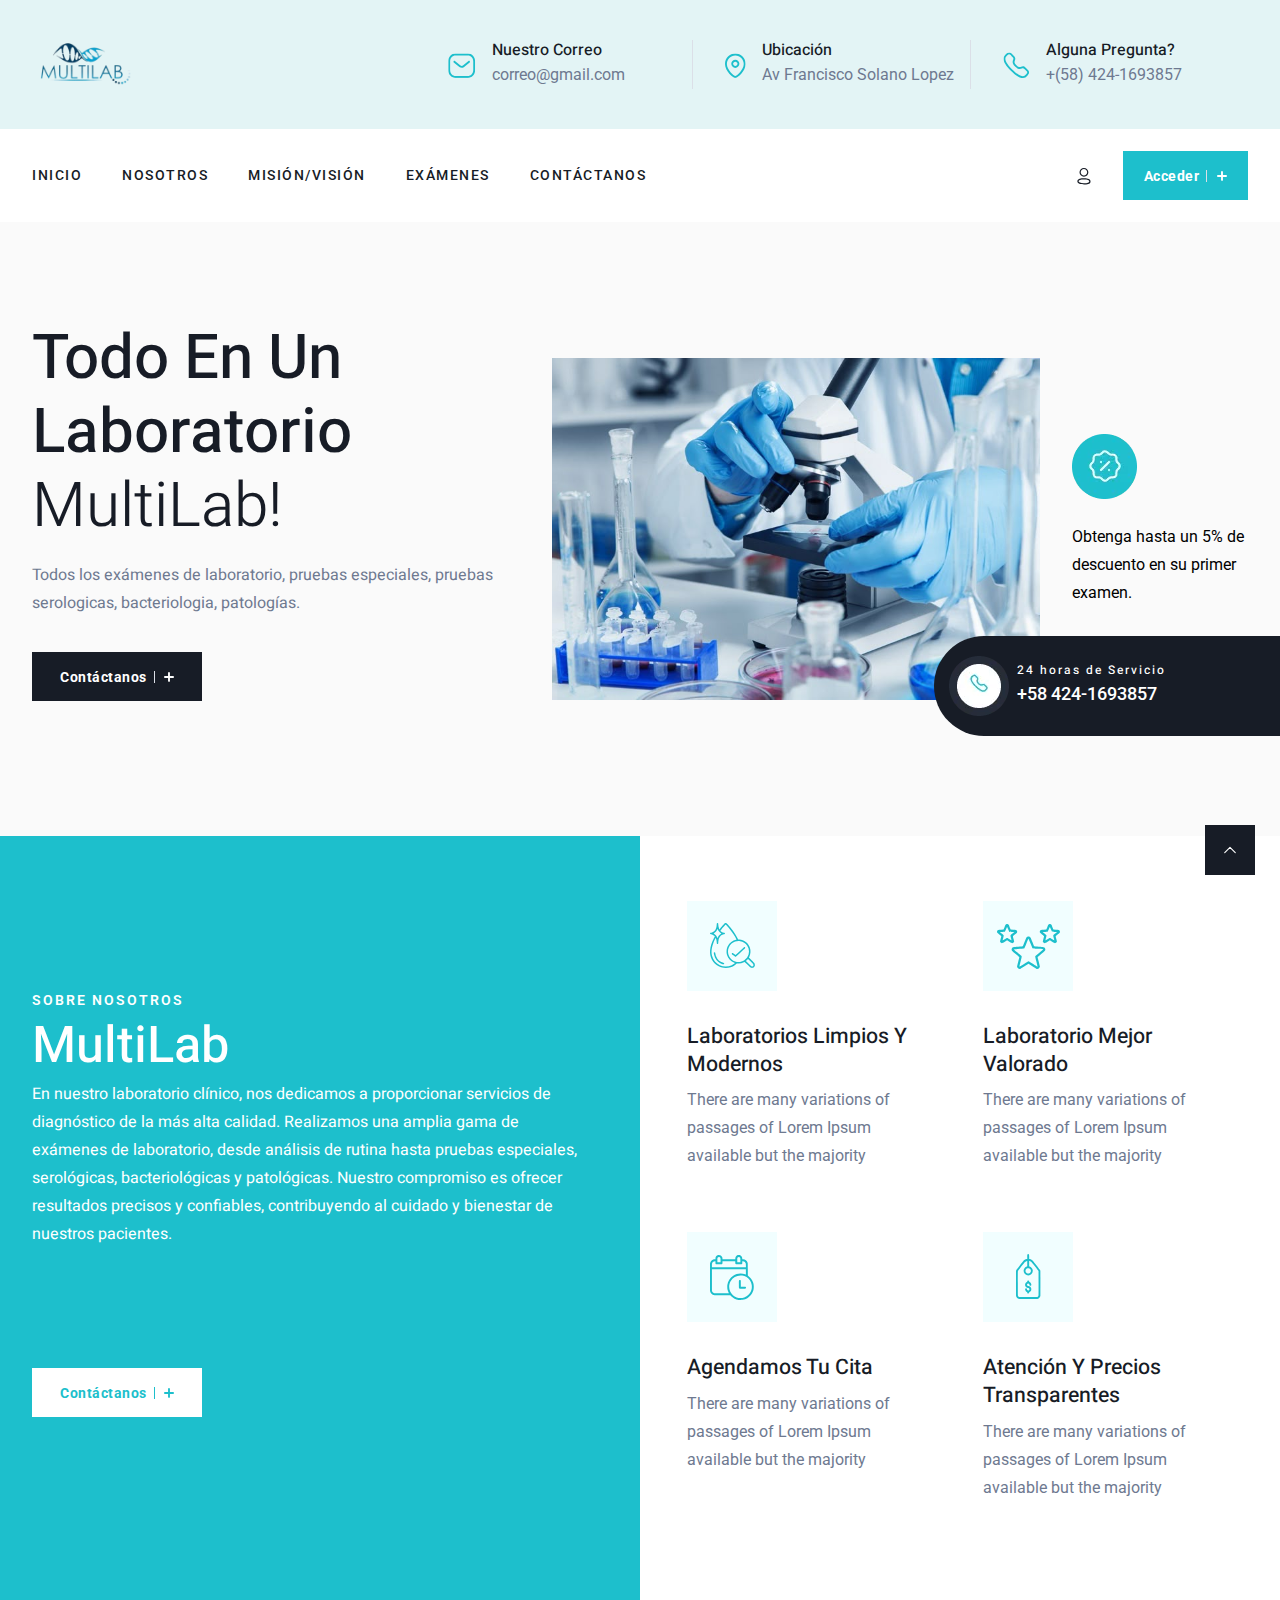
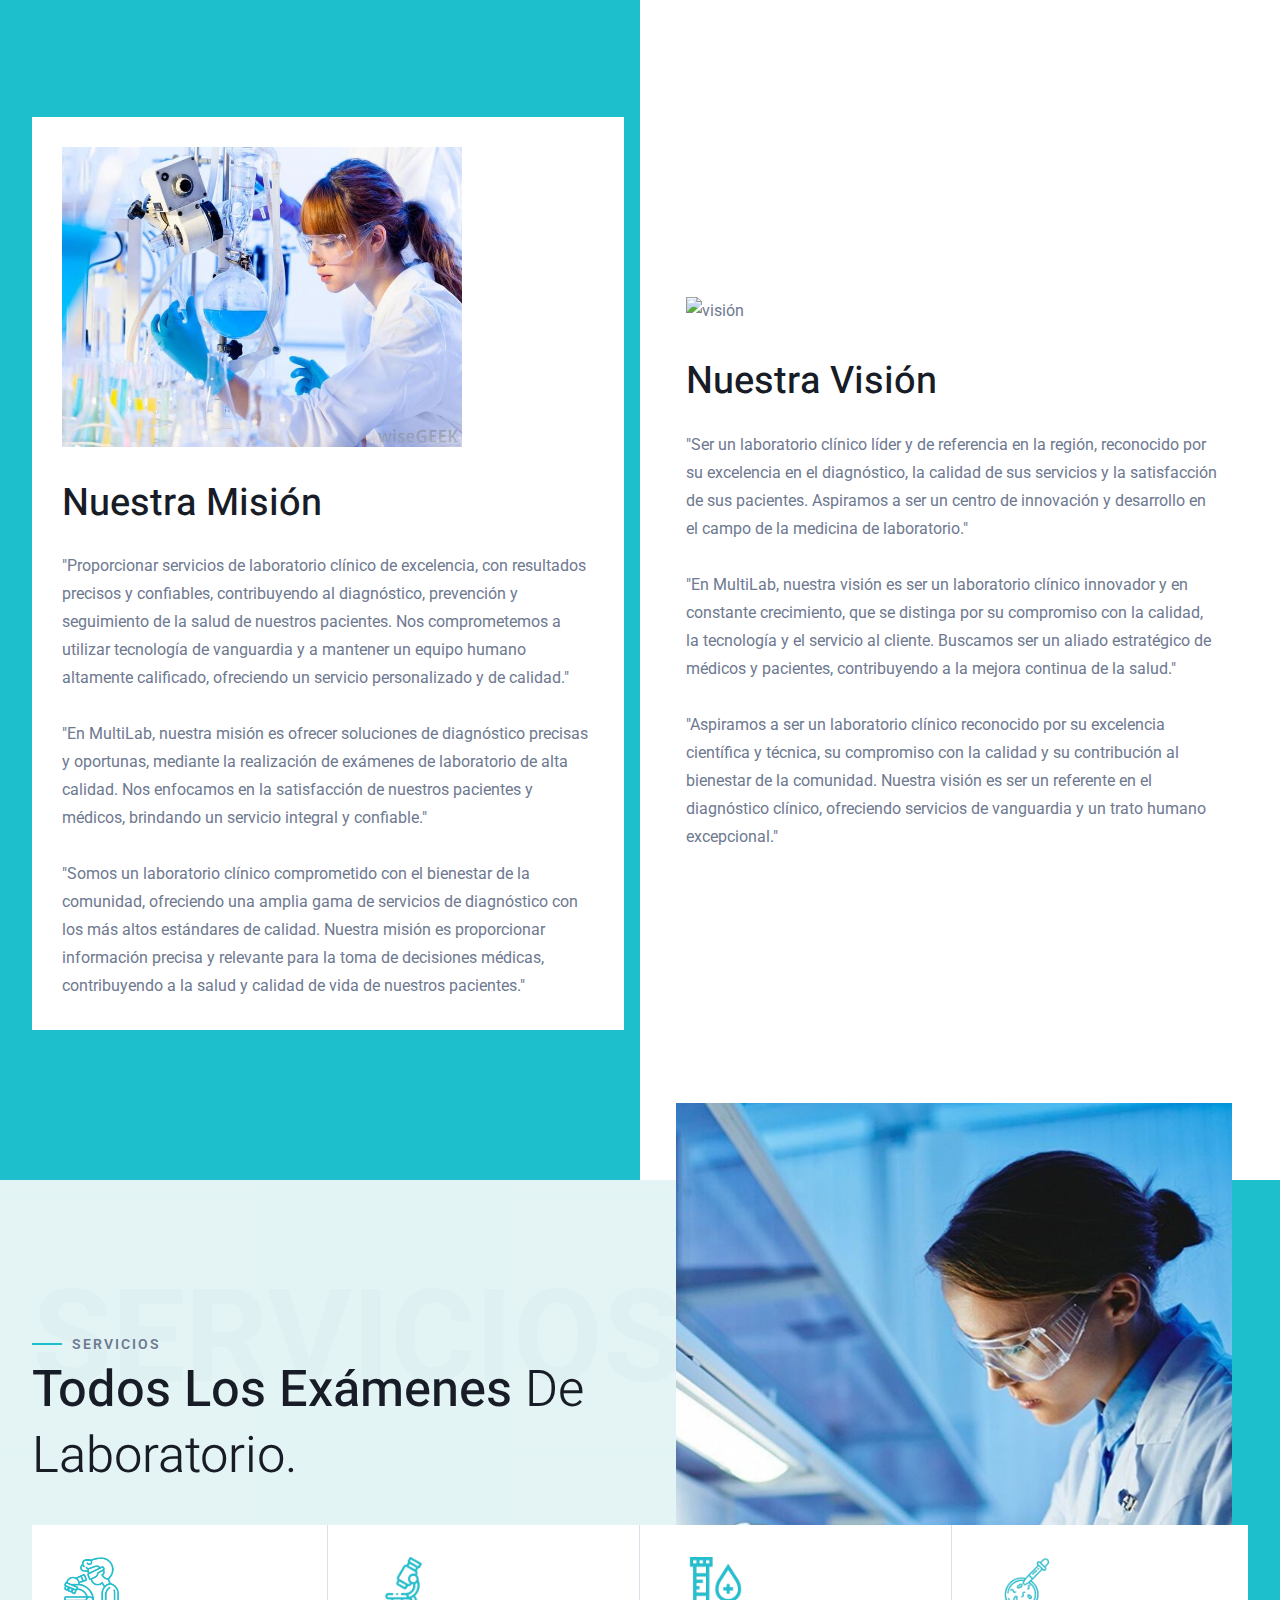
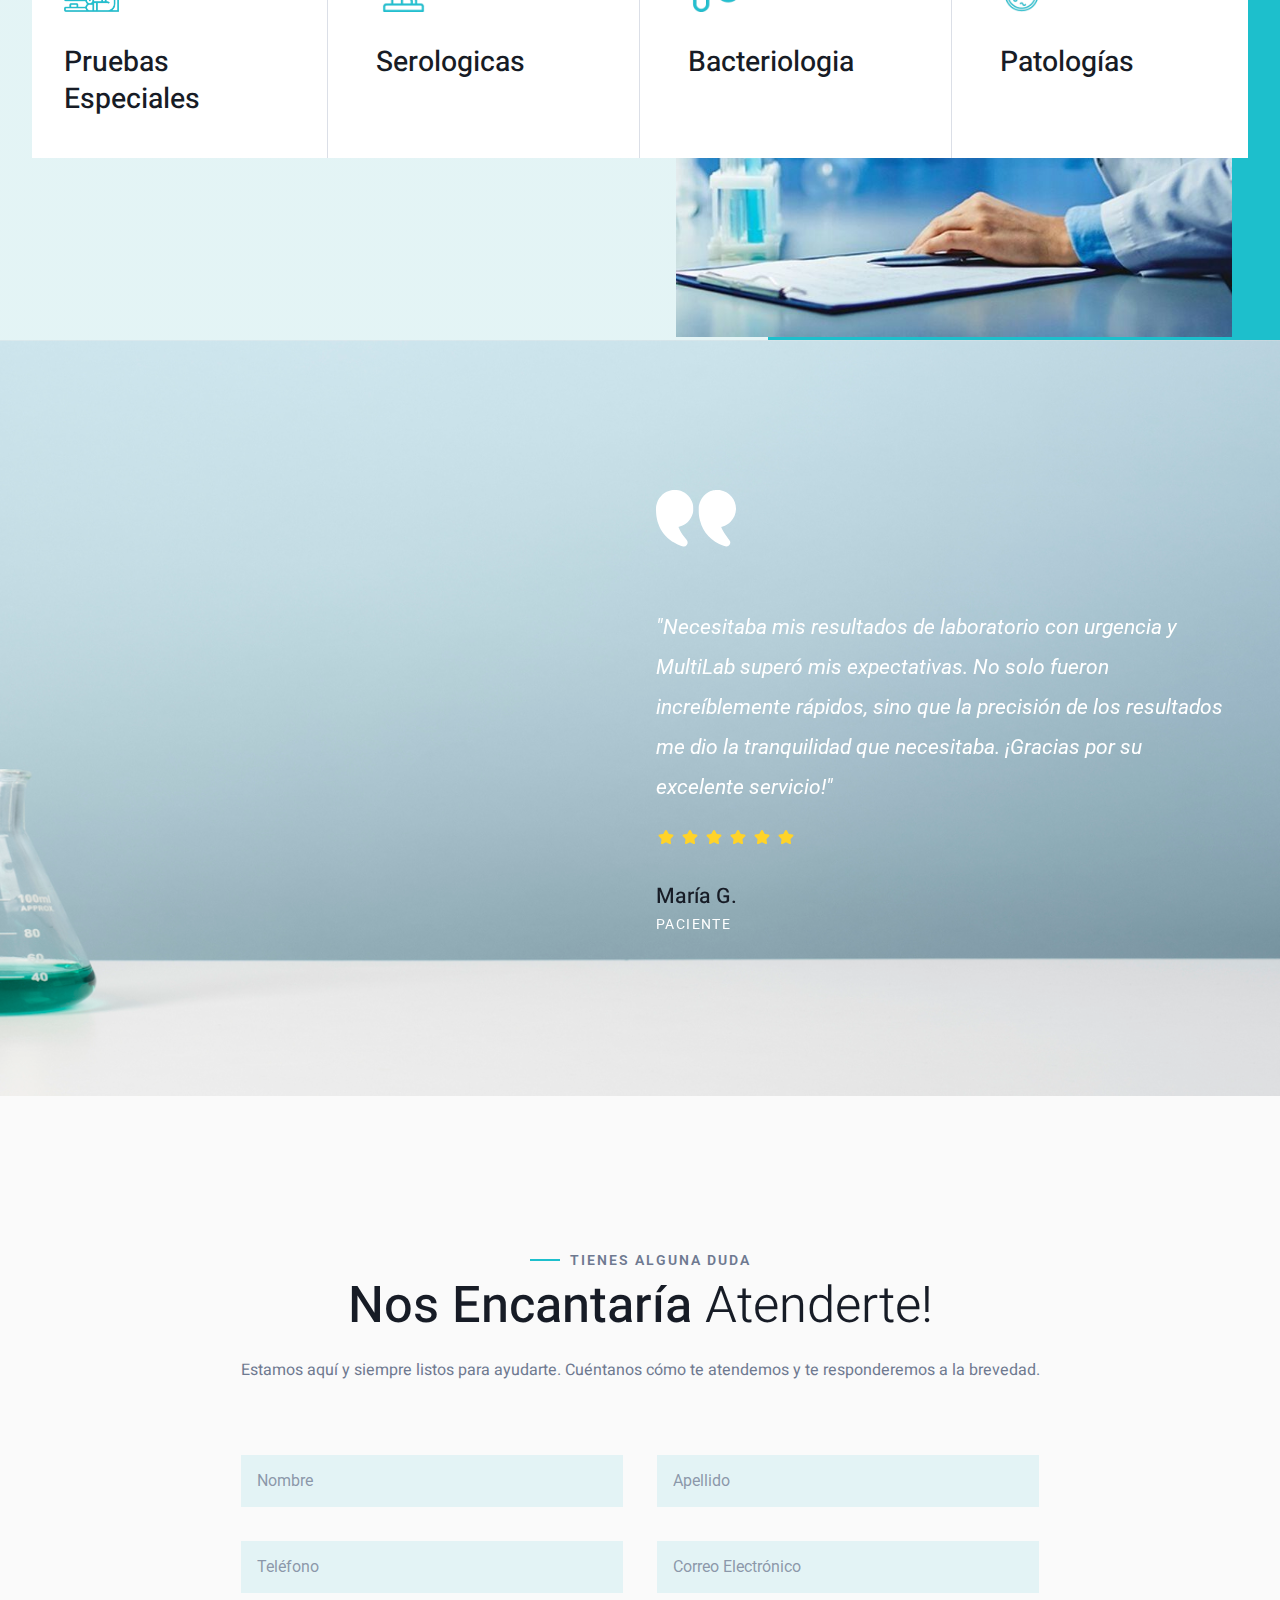
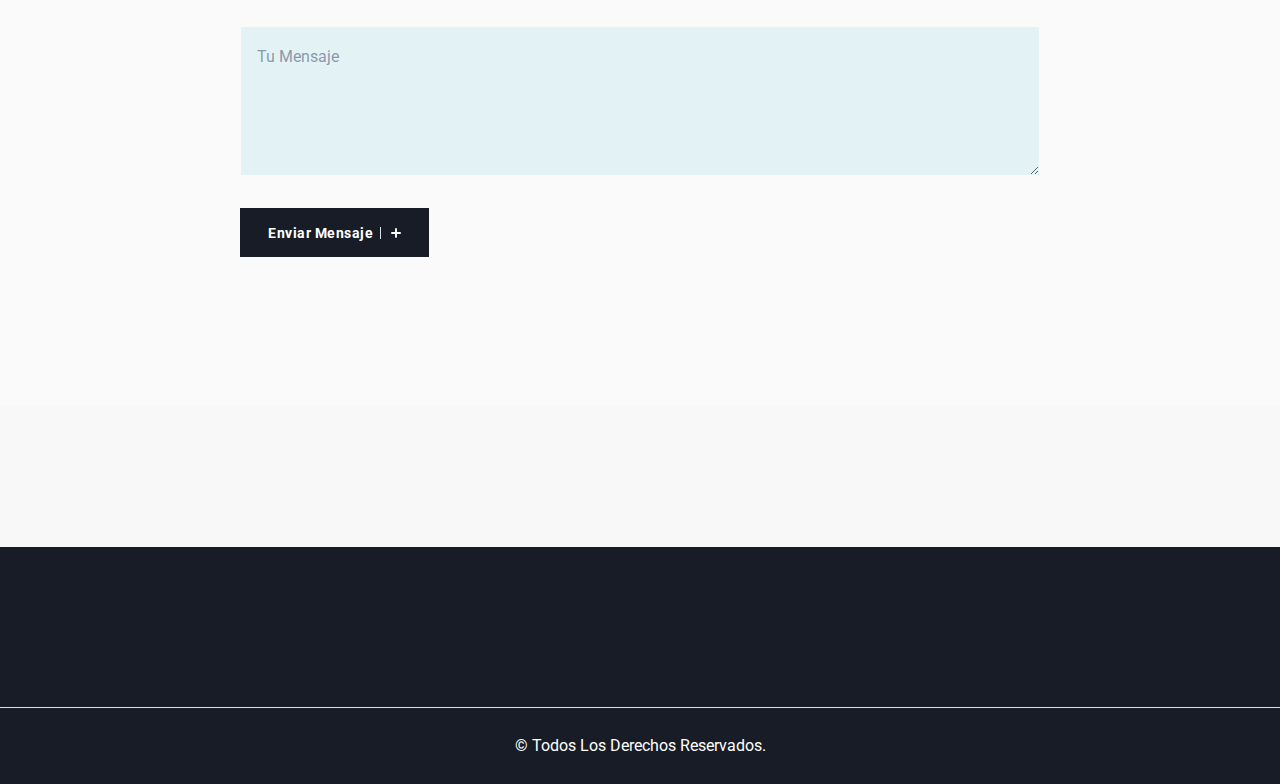
==== index.html @ 3e5a89fe "start" ====
<!doctype html>
<html lang="es" data-bs-theme="light" dir="ltr" class="landing-pages">
  <head>
    <meta charset="utf-8">
      <meta name="viewport" content="width=device-width, initial-scale=1, shrink-to-fit=no">
      <title>MultiLab | Exámenes de laboratorio</title>
      <!-- Config Options -->
      <meta name="setting_options" content='{&quot;saveLocal&quot;:&quot;sessionStorage&quot;,&quot;storeKey&quot;:&quot;huisetting&quot;,&quot;setting&quot;:{&quot;app_name&quot;:{&quot;value&quot;:&quot;Kivicare&quot;}}}'>
      <!-- Google Font Api KEY-->
      <meta name="google_font_api" content="AIzaSyBG58yNdAjc20_8jAvLNSVi9E4Xhwjau_k">
      <!-- Favicon -->
      <link rel="shortcut icon" href="./assets/images/favicon.png" />
      
      <!-- Library / Plugin Css Build -->
      <link rel="stylesheet" href="./assets/css/core/libs.min.css" />
      
      <!-- flaticon css -->
      <link rel="stylesheet" href="./assets/vendor/flaticon/css/flaticon.css" />
      
      <!-- font-awesome css -->
      <link rel="stylesheet" href="./assets/vendor/font-awesome/css/all.min.css" />      
      
      <!-- Sweetlaert2 css -->
      <link rel="stylesheet" href="./assets/vendor/sweetalert2/dist/sweetalert2.min.css"/>     
      
      <!-- SwiperSlider css -->
      <link rel="stylesheet" href="./assets/vendor/swiperSlider/swiper-bundle.min.css">
      
      <!-- Kivicare Design System Css -->
      <link rel="stylesheet" href="./assets/css/kivicare.min.css?v=1.4.1" />
      
      <!-- Custom Css -->
      <link rel="stylesheet" href="./assets/css/custom.min.css?v=1.4.1" />
      
      <!-- Rtl Css -->
      <link rel="stylesheet" href="./assets/css/rtl.min.css?v=1.4.1" />
      
      <!-- Customizer Css -->
      <link rel="stylesheet" href="./assets/css/customizer.min.css?v=1.4.1"/>
      
      <!-- Google Font -->
      <link rel="preconnect" href="https://fonts.googleapis.com">
      <link rel="preconnect" href="https://fonts.gstatic.com" crossorigin>
      <link href="https://fonts.googleapis.com/css2?family=Heebo:wght@300;400;500;600;700&family=Roboto:ital,wght@0,100;0,300;0,400;0,500;0,700;1,300;1,400;1,500&display=swap" rel="stylesheet">      
      
      <meta name="page_colors" content='[{&quot;var&quot;:&quot;--bs-primary&quot;,&quot;value&quot;:&quot;#1dbfcc&quot;},{&quot;var&quot;:&quot;--bs-primary-bg-subtle&quot;,&quot;value&quot;:&quot;#e3f4f5&quot;},{&quot;var&quot;:&quot;--bs-primary-rgb&quot;,&quot;value&quot;:&quot;29, 191, 204&quot;},{&quot;var&quot;:&quot;--bs-primary-shade-20&quot;,&quot;value&quot;:&quot;#10949f&quot;},{&quot;var&quot;:&quot;--bs-secondary&quot;,&quot;value&quot;:&quot;#171c26&quot;},{&quot;var&quot;:&quot;--bs-secondary-rgb&quot;,&quot;value&quot;:&quot;23, 28, 38&quot;}]'>
  </head>

  <body class=" body-bg landing-pages">
    <span class="screen-darken"></span>
    <!-- loader Start -->
    <div id="loading">
      <div class="loader simple-loader">
          <div class="loader-body">
              <img src="./assets/images/logo-p.png" alt="loader" class="light-loader img-fluid " width="200">
          </div>
      </div>    
     </div>
    <!-- loader END -->
    <main class="main-content">
      <div class="position-relative">
        <!--Nav Start-->
          <header class="header-dentist" id="inicio">
              <div class="top-header d-none d-xl-block bg-primary-subtle">
                  <div class="container-fluid">
                      <div class="row align-items-center">
                          <div class="col-xxl-6 col-xl-4">
                              <div class="d-flex gap-3 gap-xl-0 align-items-center">
                                  <a href="./index.html" class="navbar-brand m-0">
                                     <span class="logo-normal">
                                        <img src="./assets/images/logo/logo.png" alt="logo" class="img-fluid" loading="lazy">
                                     </span>
                                  </a>
                              </div>
                          </div>
                          <div class="col-xxl-6 col-xl-8 text-md-end">
                              <div class="row col-rows-3">
                                  <div class="col">
                                      <div class="iq-icon-box column d-flex align-items-center gap-3 border-end">                               
                                          <div class="icon-box-img">
                                              <svg xmlns="http://www.w3.org/2000/svg" width="28" height="25" viewBox="0 0 28 25" fill="none" class="text-primary"><path fill-rule="evenodd" clip-rule="evenodd" d="M13.7217 14.831C12.8854 14.831 12.0516 14.5547 11.3541 14.0022L5.7479 9.48224C5.34415 9.15724 5.28165 8.56599 5.6054 8.16349C5.93165 7.76224 6.52165 7.69849 6.92415 8.02224L12.5254 12.5372C13.2292 13.0947 14.2204 13.0947 14.9291 12.5322L20.4741 8.02474C20.8766 7.69599 21.4667 7.75849 21.7941 8.16099C22.1204 8.56224 22.0592 9.15224 21.6579 9.47974L16.1029 13.9947C15.4004 14.5522 14.5604 14.831 13.7217 14.831Z" fill="#1DBFCC"></path><mask id="mask0_797_2541" style="mask-type:alpha" maskUnits="userSpaceOnUse" x="0" y="0" width="28" height="25"><path fill-rule="evenodd" clip-rule="evenodd" d="M0.25 0.5H27.1249V24.875H0.25V0.5Z" fill="white"></path></mask><g mask="url(#mask0_797_2541)"><path fill-rule="evenodd" clip-rule="evenodd" d="M7.54875 23H19.8237C19.8263 22.9975 19.8363 23 19.8438 23C21.27 23 22.535 22.49 23.505 21.5212C24.6313 20.4 25.25 18.7887 25.25 16.985V8.4C25.25 4.90875 22.9675 2.375 19.8237 2.375H7.55125C4.4075 2.375 2.125 4.90875 2.125 8.4V16.985C2.125 18.7887 2.745 20.4 3.87 21.5212C4.84 22.49 6.10625 23 7.53125 23H7.54875ZM7.5275 24.875C5.59875 24.875 3.87625 24.175 2.54625 22.85C1.065 21.3725 0.25 19.29 0.25 16.985V8.4C0.25 3.89625 3.38875 0.5 7.55125 0.5H19.8238C23.9863 0.5 27.125 3.89625 27.125 8.4V16.985C27.125 19.29 26.31 21.3725 24.8288 22.85C23.5 24.1737 21.7763 24.875 19.8438 24.875H19.8238H7.55125H7.5275Z" fill="currentColor"></path></g></svg>
                                          </div>  
                                          <div class="icon-box-content text-start text-body">
                                              <h6 class="icon-box-title">Nuestro Correo</h6>
                                              <p class="icon-box-desc m-0">correo@gmail.com</p>
                                          </div>
                                      </div>
                                  </div>
                                  <div class="col">
                                       <div class="iq-icon-box column d-flex align-items-center gap-3 border-end">                               
                                          <div class="icon-box-img">
                                              <svg xmlns="http://www.w3.org/2000/svg" width="21" height="25" viewBox="0 0 21 25" fill="none" class="text-primary"><path fill-rule="evenodd" clip-rule="evenodd" d="M10.3125 8.625C9.10625 8.625 8.125 9.60625 8.125 10.8138C8.125 12.02 9.10625 13 10.3125 13C11.5188 13 12.5 12.02 12.5 10.8138C12.5 9.60625 11.5188 8.625 10.3125 8.625ZM10.3125 14.875C8.0725 14.875 6.25 13.0538 6.25 10.8137C6.25 8.5725 8.0725 6.75 10.3125 6.75C12.5525 6.75 14.375 8.5725 14.375 10.8137C14.375 13.0538 12.5525 14.875 10.3125 14.875Z" fill="#1DBFCC"></path><mask id="mask0_1131_523" style="mask-type:alpha" maskUnits="userSpaceOnUse" x="0" y="0" width="21" height="25"><path fill-rule="evenodd" clip-rule="evenodd" d="M0 0.5H20.6244V24.875H0V0.5Z" fill="white"></path></mask><g mask="url(#mask0_1131_523)"><path fill-rule="evenodd" clip-rule="evenodd" d="M10.3125 2.375C5.66 2.375 1.875 6.19625 1.875 10.8912C1.875 16.865 8.905 22.685 10.3125 22.995C11.72 22.6837 18.75 16.8637 18.75 10.8912C18.75 6.19625 14.965 2.375 10.3125 2.375ZM10.3125 24.875C8.07 24.875 0 17.935 0 10.8912C0 5.16125 4.62625 0.5 10.3125 0.5C15.9987 0.5 20.625 5.16125 20.625 10.8912C20.625 17.935 12.555 24.875 10.3125 24.875Z" fill="currentColor"></path></g></svg>
                                          </div>  
                                          <div class="icon-box-content text-start text-body">
                                              <h6 class="icon-box-title">Ubicación</h6>
                                              <p class="icon-box-desc m-0">Av Francisco Solano Lopez</p>
                                          </div>
                                      </div>
                                  </div>
                                  <div class="col">
                                       <div class="iq-icon-box column d-flex align-items-center gap-3">                               
                                          <div class="icon-box-img">
                                              <svg xmlns="http://www.w3.org/2000/svg" width="27" height="27" viewBox="0 0 27 27" fill="none" class="text-primary"><mask id="mask0_1131_498" style="mask-type:alpha" maskUnits="userSpaceOnUse" x="0" y="0" width="27" height="27"><path fill-rule="evenodd" clip-rule="evenodd" d="M0.5 0.500244H26.1245V26.1246H0.5V0.500244Z" fill="white"></path></mask><g mask="url(#mask0_1131_498)"><path fill-rule="evenodd" clip-rule="evenodd" d="M3.44886 4.32583C3.45136 4.32583 3.38886 4.39083 3.31011 4.46833C3.00761 4.76208 2.38136 5.37333 2.37511 6.65208C2.36511 8.44083 3.54136 11.7621 9.2051 17.4246C14.8426 23.0596 18.1589 24.2496 19.9514 24.2496H19.9776C21.2564 24.2433 21.8664 23.6158 22.1614 23.3146C22.2514 23.2221 22.3239 23.1546 22.3751 23.1121C23.6201 21.8596 24.2576 20.9271 24.2514 20.3296C24.2426 19.7196 23.4839 18.9983 22.4351 18.0008C22.1014 17.6833 21.7389 17.3383 21.3564 16.9558C20.3651 15.9671 19.8739 16.1358 18.7939 16.5158C17.3001 17.0396 15.2501 17.7521 12.0651 14.5658C8.8751 11.3783 9.58885 9.33083 10.1114 7.83708C10.4889 6.75708 10.6614 6.26458 9.66886 5.27208C9.28011 4.88458 8.93136 4.51708 8.61011 4.17958C7.61886 3.13708 6.90386 2.38333 6.29761 2.37458H6.28761C5.68886 2.37458 4.75886 3.01458 3.44261 4.33083C3.44636 4.32708 3.44761 4.32583 3.44886 4.32583ZM19.9526 26.1246C16.8376 26.1246 12.7764 23.6446 7.8801 18.7508C2.96511 13.8371 0.481355 9.76333 0.500105 6.64208C0.511355 4.57958 1.59261 3.52333 1.99886 3.12708C2.02011 3.10083 2.09261 3.02958 2.11761 3.00458C3.9101 1.21083 5.11885 0.485831 6.32135 0.499581C7.7176 0.518331 8.71135 1.56333 9.96885 2.88708C10.2801 3.21458 10.6176 3.57083 10.9939 3.94583C12.8189 5.77083 12.2989 7.25958 11.8814 8.45458C11.4264 9.75833 11.0326 10.8833 13.3901 13.2408C15.7501 15.5983 16.8751 15.2046 18.1739 14.7458C19.3701 14.3283 20.8551 13.8058 22.6826 15.6308C23.0526 16.0008 23.4039 16.3346 23.7276 16.6433C25.0576 17.9071 26.1076 18.9058 26.1251 20.3058C26.1401 21.4996 25.4151 22.7158 23.6251 24.5071L22.8326 23.9696L23.5026 24.6246C23.1064 25.0308 22.0514 26.1133 19.9876 26.1246H19.9526Z" fill="currentColor"></path></g></svg>
                                          </div>  
                                          <div class="icon-box-content text-start text-body">
                                              <h6 class="icon-box-title">Alguna Pregunta?</h6>
                                              <p class="icon-box-desc m-0">+(58) 424-1693857</p>
                                          </div>
                                      </div>
                                  </div>
                              </div>
                          </div>
                      </div>
                  </div>
              </div>
              <nav class="nav navbar navbar-expand-xl navbar-light iq-navbar header-hover-menu py-xl-0">
                  <div class="container-fluid navbar-inner">
                      <div class="d-flex align-items-center justify-content-between w-100 landing-header">
                          <div class="d-flex gap-3 gap-xl-0 align-items-center">
                              <div>
                                  <button data-trigger="navbar_main"
                                      class="d-xl-none btn btn-primary rounded-pill p-1 pt-0 toggle-rounded-btn" type="button">
                                      <svg width="20px" class="icon-20" viewBox="0 0 24 24">
                                          <path fill="currentColor"
                                              d="M4,11V13H16L10.5,18.5L11.92,19.92L19.84,12L11.92,4.08L10.5,5.5L16,11H4Z"></path>
                                      </svg>
                                  </button>
                              </div>
                              <a href="./index.html" class="navbar-brand m-0 d-xl-none">
                                  <!--Logo start-->
                                  <svg width="30" height="31" viewBox="0 0 30 31" fill="none" xmlns="http://www.w3.org/2000/svg">
                                      <g>
                                          <path class="text-secondary"
                                              d="M21.7 6.7499C21.7 5.0798 21.7 3.4097 21.7 1.7396C21.7 1.0769 21.2509 0.5 20.5882 0.5H9.78822C9.12552 0.5 8.50002 1.0769 8.50002 1.7396V8.9H1.63453C0.971826 8.9 0.400024 9.4427 0.400024 10.1054V20.9054C0.400024 21.5681 0.971826 22.1 1.63453 22.1C3.42313 22.0832 5.21172 22.0667 7.00002 22.0499C6.93732 21.1829 6.62923 15.6008 10.9627 11.1077C15.274 6.6374 20.8264 6.722 21.7 6.7499Z"
                                              fill="currentColor" />
                                          <path class="text-primary"
                                              d="M28.5505 8.8999H21.7999H20.8003C14.1731 8.8999 8.80005 14.4217 8.80005 21.0493V29.4493C8.80005 30.112 9.33765 30.4999 10.0007 30.4999H20.6003C21.263 30.4999 21.7003 30.112 21.7003 29.4493V24.4999H28.5508C29.2135 24.4999 29.8003 24.112 29.8003 23.4493V10.2493C29.8 9.5863 29.2132 8.8999 28.5505 8.8999Z"
                                              fill="currentColor" />
                                          <path class="text-primary-dark" fill-rule="evenodd" clip-rule="evenodd"
                                              d="M8.83665 22.0491C8.82797 22.0486 8.81968 22.0482 8.81177 22.0478C8.81177 22.0478 8.81933 22.0361 8.83412 22.0136C8.7745 21.1484 8.5664 16.0579 12.591 12.2322C16.0804 8.91496 20.3292 8.85159 21.5037 8.8915C21.5613 8.8872 21.6181 8.8851 21.6743 8.88526C21.6746 8.88961 21.6749 8.89413 21.6753 8.89882C21.6839 8.89927 21.6922 8.8997 21.7002 8.90012C21.7002 8.90012 21.6926 8.91175 21.6778 8.9343C21.7374 9.79948 21.9455 14.89 17.921 18.7157C14.4317 22.0328 10.183 22.0963 9.00833 22.0564C8.95072 22.0607 8.89382 22.0628 8.83766 22.0626C8.83733 22.0583 8.83699 22.0538 8.83665 22.0491Z"
                                              fill="currentColor" />
                                      </g>
                                  </svg>
                                  <!--logo End-->
                                  <h4 class="logo-title ms-1"></h4>
                              </a>
                                  <!-- Horizontal Menu Start -->
                                  <nav id="navbar_main" class="mobile-offcanvas nav navbar navbar-expand-xl hover-nav horizontal-nav mega-menu-content py-xl-0">
                                  <div class="container-fluid p-lg-0">
                                     <div class="offcanvas-header px-0">
                                         <a href="./index.html" class="navbar-brand m-0">
                                            <span class="logo-normal">
                                               <img src="./assets/images/logo/logo-skyblue.png" alt="logo" class="img-fluid" loading="lazy">
                                            </span>
                                         </a>
                                        <button class="btn-close float-end px-3"></button>
                                     </div>
                                    <ul class="navbar-nav iq-nav-menu  list-unstyled" id="header-menu">
                                        <li class="nav-item">
                                            <a class="nav-link" href="#inicio" role="button">
                                                <span class="item-name">Inicio</span>           
                                            </a>                                           
                                        </li>
                                        <li class="nav-item">
                                            <a class="nav-link" href="#nosotros" role="button">
                                                <span class="item-name">Nosotros</span>        
                                            </a>                                            
                                        </li>
                                        <li class="nav-item">
                                            <a class="nav-link" href="#mision" role="button">
                                                <span class="item-name">Misión/Visión</span>           
                                            </a>                                            
                                        </li>
                                           <li class="nav-item">
                                            <a class="nav-link" href="#service" role="button">
                                                <span class="item-name">Exámenes</span>        
                                            </a>                                            
                                        </li>
                                        <li class="nav-item">
                                            <a class="nav-link" href="#contacto" role="button">
                                                <span class="item-name">Contáctanos</span>             
                                            </a>                                            
                                        </li>
                                      </ul>
                                  </div> <!-- container-fluid.// -->
                                  </nav>
                                  <!-- Sidebar Menu End -->                </div>
                          <div class="right-panel">
                              <button class="navbar-toggler" type="button" data-bs-toggle="collapse"
                                  data-bs-target="#navbarSupportedContent" aria-controls="navbarSupportedContent"
                                  aria-expanded="false" aria-label="Toggle navigation">
                                  <span class="navbar-toggler-btn">
                                      <span class="navbar-toggler-icon"></span>
                                  </span>
                              </button>
                              <div class="collapse navbar-collapse" id="navbarSupportedContent">
                                  <ul class="navbar-nav align-items-center ms-auto mb-2 mb-xl-0">
                                      <li class="nav-item dropdown" id="itemdropdown1">
                                          <a class="nav-link d-flex align-items-center" href="#" id="navbarDropdown" role="button"
                                              data-bs-toggle="dropdown" aria-expanded="false">
                                              <div class="btn-icon btn-sm rounded-pill">
                                                  <span class="btn-inner">
                                                      <svg class="user-icons" xmlns="http://www.w3.org/2000/svg" width="20"
                                                          height="21" viewBox="0 0 20 21" fill="none">
                                                          <mask style="mask-type:alpha" maskUnits="userSpaceOnUse" x="3" y="12"
                                                              width="14" height="7">
                                                              <path fill-rule="evenodd" clip-rule="evenodd"
                                                                  d="M3.33203 12.3041H16.5319V18.4491H3.33203V12.3041Z"
                                                                  fill="white"></path>
                                                          </mask>
                                                          <g>
                                                              <path fill-rule="evenodd" clip-rule="evenodd"
                                                                  d="M9.93286 13.5541C6.38203 13.5541 4.58203 14.1641 4.58203 15.3682C4.58203 16.5832 6.38203 17.1991 9.93286 17.1991C13.4829 17.1991 15.282 16.5891 15.282 15.3849C15.282 14.1699 13.4829 13.5541 9.93286 13.5541ZM9.93286 18.4491C8.30036 18.4491 3.33203 18.4491 3.33203 15.3682C3.33203 12.6216 7.09953 12.3041 9.93286 12.3041C11.5654 12.3041 16.532 12.3041 16.532 15.3849C16.532 18.1316 12.7654 18.4491 9.93286 18.4491Z"
                                                                  fill="currentColor"></path>
                                                          </g>
                                                          <mask style="mask-type:alpha" maskUnits="userSpaceOnUse" x="5" y="1"
                                                              width="10" height="10">
                                                              <path fill-rule="evenodd" clip-rule="evenodd"
                                                                  d="M5.50781 1.89075H14.3578V10.7396H5.50781V1.89075Z"
                                                                  fill="white"></path>
                                                          </mask>
                                                          <g>
                                                              <path fill-rule="evenodd" clip-rule="evenodd"
                                                                  d="M9.93367 3.08038C8.14951 3.08038 6.69784 4.53121 6.69784 6.31538C6.69201 8.09371 8.13284 9.54371 9.9095 9.55038L9.93367 10.1454V9.55038C11.717 9.55038 13.1678 8.09871 13.1678 6.31538C13.1678 4.53121 11.717 3.08038 9.93367 3.08038ZM9.93367 10.7395H9.90701C7.47201 10.732 5.49951 8.74622 5.50784 6.31288C5.50784 3.87538 7.49284 1.89038 9.93367 1.89038C12.3737 1.89038 14.3578 3.87538 14.3578 6.31538C14.3578 8.75538 12.3737 10.7395 9.93367 10.7395Z"
                                                                  fill="currentColor"></path>
                                                          </g>
                                                      </svg>
                                                  </span>
                                              </div>
                                          </a>
                                          <ul class="dropdown-menu dropdown-menu-end" aria-labelledby="navbarDropdown">
                                              <li><a class="dropdown-item border-bottom"
                                                      href="./login.html">Acceder</a></li>
                                              <li><a class="dropdown-item" href="./login.html">Salir</a></li>
                                          </ul>
                                      </li>                                      
                                      <li class="button-primary ms-3">
                                          <div class="iq-btn-container">
                                             <a class="iq-button text-capitalize" href="./login.html">
                                                <span class="iq-btn-text-holder position-relative">Acceder</span>
                                                <span class="iq-btn-icon-holder">
                                                   <svg xmlns="http://www.w3.org/2000/svg" width="10" height="10" viewBox="0 0 8 8" fill="none">
                                                      <path d="M7.32046 4.70834H4.74952V7.25698C4.74952 7.66734 4.41395 8 4 8C3.58605 8 3.25048 7.66734 3.25048 7.25698V4.70834H0.679545C0.293423 4.6687 0 4.34614 0 3.96132C0 3.5765 0.293423 3.25394 0.679545 3.21431H3.24242V0.673653C3.28241 0.290878 3.60778 0 3.99597 0C4.38416 0 4.70954 0.290878 4.74952 0.673653V3.21431H7.32046C7.70658 3.25394 8 3.5765 8 3.96132C8 4.34614 7.70658 4.6687 7.32046 4.70834Z" fill="currentColor"></path>
                                                   </svg>
                                                </span>
                                             </a>
                                          </div>                            </li>   
                                  </ul>
                              </div>
                          </div>
                      </div>
                  </div>
              </nav>
          </header>
      </div>
      <div class="banner-dentist-page">
         <div class="container-fluid position-relative">
            <div class="row align-items-center">
               <div class="col-lg-5 col-md-6">
                  <div class="iq-title-box">
                     <div class="no-sub-title big-font">
                        <div class="iq-title-box">
                           <span class="iq-subtitle text-uppercase"></span>
                           <h2 class="iq-title iq-heading-title">
                              <span class="right-text text-capitalize fw-500">Todo en un Laboratorio</span>
                              <span class="left-text text-capitalize fw-light">MultiLab!</span>
                           </h2>
                           <p class="iq-title-desc text-body mt-3 mb-0">
                              Todos los exámenes de laboratorio, pruebas especiales, pruebas serologicas, bacteriologia, patologías.</p>
                        </div>               </div>
                     <div class="padding-top-60">
                        <div class="iq-btn-container">
                           <a class="iq-button text-capitalize" href="#contacto">
                              <span class="iq-btn-text-holder position-relative">Contáctanos</span>
                              <span class="iq-btn-icon-holder">
                                 <svg xmlns="http://www.w3.org/2000/svg" width="10" height="10" viewBox="0 0 8 8" fill="none">
                                    <path d="M7.32046 4.70834H4.74952V7.25698C4.74952 7.66734 4.41395 8 4 8C3.58605 8 3.25048 7.66734 3.25048 7.25698V4.70834H0.679545C0.293423 4.6687 0 4.34614 0 3.96132C0 3.5765 0.293423 3.25394 0.679545 3.21431H3.24242V0.673653C3.28241 0.290878 3.60778 0 3.99597 0C4.38416 0 4.70954 0.290878 4.74952 0.673653V3.21431H7.32046C7.70658 3.25394 8 3.5765 8 3.96132C8 4.34614 7.70658 4.6687 7.32046 4.70834Z" fill="currentColor"></path>
                                 </svg>
                              </span>
                           </a>
                        </div>               </div>
                  </div>
               </div>
               <div class="col-lg-5 col-md-6">
                  <div>
                     <img src="./assets/images/Dentist-Page/portada.jpg" alt=""
                        class="img-fluid rtl-image-flip">
                  </div>
               </div>
               <div class="col-lg-2 col-md-12">
                  <img src="./assets/images/Dentist-Page/dentist-banner-icon.webp" alt=""
                     class="img-fluid ">
                  <p class="mt-4 text-dark">
                     Obtenga hasta un 5% de descuento en su primer examen.
                  </p>
               </div>
            </div>
            <div class="icon-box-right position-absolute">
               <div class="iq-icon-box column d-flex align-items-center gap-2">
                  <div class="icon-box-img">
                     <img src="./assets/images//Dentist-Page/dentist-banner-phone.webp" alt="icon" class="img-fluid" loading="lazy">
                  </div>
                  <div class="icon-box-content">
                     <h5 class="icon-box-title">24 horas de Servicio</h5>
                     <p class="icon-box-desc mb-0">+58 
                        424-1693857</p>
                  </div>
               </div>      </div>
         </div>
      </div>
      <div class="bg-dentist-dark px-3 iconbox-has-border" name="nosotros" id="nosotros">
         <div class="container position-relative ">
            <div class="row align-items-center">
               <div class="col-lg-6 section-padding">
                  <div class="iq-title-box text-white pe-lg-5 mb-0">
                     <span class="iq-subtitle text-uppercase text-white">Sobre Nosotros</span>
                     <h2 class="iq-title iq-heading-title text-white">
                        <span class="right-text text-capitalize fw-500">MultiLab</span>                  
                     </h2>
                     <p class="iq-title-desc text-white pb-4">
                        En nuestro laboratorio clínico, nos dedicamos a proporcionar servicios de diagnóstico de la más alta calidad. Realizamos una amplia gama de exámenes de laboratorio, desde análisis de rutina hasta pruebas especiales, serológicas, bacteriológicas y patológicas. Nuestro compromiso es ofrecer resultados precisos y confiables, contribuyendo al cuidado y bienestar de nuestros pacientes.
                     </p>               
                     <div class="padding-top-80 button-white">
                        <div class="iq-btn-container">
                           <a class="iq-button text-capitalize" href="#contacto">
                              <span class="iq-btn-text-holder position-relative">Contáctanos</span>
                              <span class="iq-btn-icon-holder">
                                 <svg xmlns="http://www.w3.org/2000/svg" width="10" height="10" viewBox="0 0 8 8" fill="none">
                                    <path d="M7.32046 4.70834H4.74952V7.25698C4.74952 7.66734 4.41395 8 4 8C3.58605 8 3.25048 7.66734 3.25048 7.25698V4.70834H0.679545C0.293423 4.6687 0 4.34614 0 3.96132C0 3.5765 0.293423 3.25394 0.679545 3.21431H3.24242V0.673653C3.28241 0.290878 3.60778 0 3.99597 0C4.38416 0 4.70954 0.290878 4.74952 0.673653V3.21431H7.32046C7.70658 3.25394 8 3.5765 8 3.96132C8 4.34614 7.70658 4.6687 7.32046 4.70834Z" fill="currentColor"></path>
                                 </svg>
                              </span>
                           </a>
                        </div>               </div>
                  </div>
               </div>
               <div class="col-lg-6 section-padding py-lg-0 pt-0">
                  <div class="row iconbox-border-hover gx-0">
                     <div class="col-sm-6">
                        <div class="iq-icon-box iconbox-border position-relative bg-white">
                           <div class="iq-img-area pulse-shrink-on-hover">
                              <img src="./assets/images/./Dentist-Page/clean-icon.svg" alt="icon" class="img-fluid" loading="lazy">
                           </div>
                           <div class="icon-box-content mt-5">
                              <h5 class="icon-title text-capitalize mb-2">Laboratorios Limpios y Modernos</h5>
                              <p class="m-0">There are many variations of passages of Lorem Ipsum available but the majority</p>
                           </div>
                        </div>               </div>
                     <div class="col-sm-6 mt-sm-0 mt-5">
                        <div class="iq-icon-box iconbox-border position-relative bg-white">
                           <div class="iq-img-area pulse-shrink-on-hover">
                              <img src="./assets/images/./Dentist-Page/Highest-rated-dentistry.svg" alt="icon" class="img-fluid" loading="lazy">
                           </div>
                           <div class="icon-box-content mt-5">
                              <h5 class="icon-title text-capitalize mb-2">Laboratorio Mejor Valorado</h5>
                              <p class="m-0">There are many variations of passages of Lorem Ipsum available but the majority</p>
                           </div>
                        </div>               </div>
                  </div>
                  <div class="row iconbox-border-hover gx-0 mt-lg-0 mt-5">
                     <div class="col-sm-6">
                        <div class="iq-icon-box iconbox-border position-relative bg-white">
                           <div class="iq-img-area pulse-shrink-on-hover">
                              <img src="./assets/images/./Dentist-Page/care-schedule.svg" alt="icon" class="img-fluid" loading="lazy">
                           </div>
                           <div class="icon-box-content mt-5">
                              <h5 class="icon-title text-capitalize mb-2">Agendamos tu cita</h5>
                              <p class="m-0">There are many variations of passages of Lorem Ipsum available but the majority</p>
                           </div>
                        </div>               </div>
                     <div class="col-sm-6 mt-sm-0 mt-5">
                        <div class="iq-icon-box iconbox-border position-relative bg-white">
                           <div class="iq-img-area pulse-shrink-on-hover">
                              <img src="./assets/images/./Dentist-Page/pricing.svg" alt="icon" class="img-fluid" loading="lazy">
                           </div>
                           <div class="icon-box-content mt-5">
                              <h5 class="icon-title text-capitalize mb-2">Atención y Precios Transparentes</h5>
                              <p class="m-0">There are many variations of passages of Lorem Ipsum available but the majority</p>
                           </div>
                        </div>               </div>
                  </div>
               </div>
            </div>
         </div>
      </div>

      <!-- Misión Visión-->
      <div class="bg-dentist-dark px-3" id="mision">
         <div class="container position-relative">
            <div class="row align-items-center">
               <div class="col-lg-6 section-padding">
                  <div class="iq-icon-box iconbox-border position-relative bg-white">
                     <div class="pulse-shrink-on-hover">
                        <img src="./assets/images/Dentist-Page/mision.jpg" alt="misión" class="img-fluid" loading="lazy" style="width:400px;height:300px;">
                     </div>
                     <div class="icon-box-content mt-5">
                        <h3 class="icon-title text-capitalize mb-4">Nuestra Misión</h3>
                        <p class="m-0">
                           "Proporcionar servicios de laboratorio clínico de excelencia, con resultados precisos y confiables, contribuyendo al diagnóstico, prevención y seguimiento de la salud de nuestros pacientes. Nos comprometemos a utilizar tecnología de vanguardia y a mantener un equipo humano altamente calificado, ofreciendo un servicio personalizado y de calidad."<br><br>
                           "En MultiLab, nuestra misión es ofrecer soluciones de diagnóstico precisas y oportunas, mediante la realización de exámenes de laboratorio de alta calidad. Nos enfocamos en la satisfacción de nuestros pacientes y médicos, brindando un servicio integral y confiable."<br><br>
 "Somos un laboratorio clínico comprometido con el bienestar de la comunidad, ofreciendo una amplia gama de servicios de diagnóstico con los más altos estándares de calidad. Nuestra misión es proporcionar información precisa y relevante para la toma de decisiones médicas, contribuyendo a la salud y calidad de vida de nuestros pacientes."<br>
                        </p>
                     </div>
                  </div>
               </div>
               <div class="col-lg-6 section-padding">
                  <div class="iq-icon-box iconbox-border position-relative bg-white h-100">
                     <div class="pulse-shrink-on-hover">
                        <img src="./assets/images/Dentist-Page/vision.jpg" alt="visión" class="img-fluid" loading="lazy">
                     </div>
                     <div class="icon-box-content mt-5">
                        <h3 class="icon-title text-capitalize mb-4">Nuestra Visión</h3>
                        <p class="m-0">
                        "Ser un laboratorio clínico líder y de referencia en la región, reconocido por su excelencia en el diagnóstico, la calidad de sus servicios y la satisfacción de sus pacientes. Aspiramos a ser un centro de innovación y desarrollo en el campo de la medicina de laboratorio."<br><br>
"En MultiLab, nuestra visión es ser un laboratorio clínico innovador y en constante crecimiento, que se distinga por su compromiso con la calidad, la tecnología y el servicio al cliente. Buscamos ser un aliado estratégico de médicos y pacientes, contribuyendo a la mejora continua de la salud."<br><br>
"Aspiramos a ser un laboratorio clínico reconocido por su excelencia científica y técnica, su compromiso con la calidad y su contribución al bienestar de la comunidad. Nuestra visión es ser un referente en el diagnóstico clínico, ofreciendo servicios de vanguardia y un trato humano excepcional."<br>
                        </p>
                     </div>
                  </div>
               </div>
            </div>
         </div>
      </div>

      <!-- Servicios -->
      <div class="section-service-box bg-light-dentist section-padding position-relative " id="service">
         <div class="container position-relative title-content">
            <div class="row">
               <div class="col-lg-6">
                  <div class="scrolling-text position-absolute">
                     <div class="iq-title text-uppercase">Servicios</div>
                  </div>            <div class="iq-title-box">
                     <span class="iq-subtitle text-uppercase">Servicios</span>
                     <h2 class="iq-title iq-heading-title">
                        <span class="right-text text-capitalize fw-500">Todos los exámenes</span>
                        <span class="left-text text-capitalize fw-light">de laboratorio.</span>
                     </h2>                 
                  </div>         </div>
               <div class="col-lg-6 d-lg-block d-none"></div>
            </div>
            <div class="card">
               <div class="card-body p-0">
                  <div class="row">
                     <div class="col-lg-3 col-md-6 iq-box-right-border">
                        <div class="no-img-bg box-padding p-0 p-lg-5 p-md-5">
                             <div class="iq-icon-box transprent iconbox-has-border">
                                 <div class="iq-img-area pulse-shrink-on-hover d-inline-block">
                                   <img
                                     src="./assets/images/Dentist-Page/1.png"
                                     alt="icon"
                                     class="img-fluid"
                                     loading="lazy"
                                   />
                                 </div>
                                 <div class="icon-box-content mt-5">
                                   <h4 class="mb-2">Pruebas Especiales</h4>                     
                                 </div>
                             </div>
                        </div>
                     </div>
                     <div class="col-lg-3 col-md-6 iq-box-right-border">
                        <div class="no-img-bg box-padding p-0 p-lg-5 p-md-5">
                             <div class="iq-icon-box transprent iconbox-has-border">
                                 <div class="iq-img-area pulse-shrink-on-hover d-inline-block">
                                   <img
                                     src="./assets/images/Dentist-Page/2.png"
                                     alt="icon"
                                     class="img-fluid"
                                     loading="lazy"
                                   />
                                 </div>
                                 <div class="icon-box-content mt-5">
                                   <h4 class="mb-2">Serologicas</h4>
                                 </div>
                             </div>
                        </div>
                     </div>
                     <div class="col-lg-3 col-md-12 iq-box-right-border">
                        <div class="no-img-bg box-padding p-0 p-lg-5 p-md-5">
                             <div class="iq-icon-box transprent">
                                 <div class="iq-img-area pulse-shrink-on-hover d-inline-block">
                                   <img
                                     src="./assets/images/Dentist-Page/3.png"
                                     alt="icon"
                                     class="img-fluid"
                                     loading="lazy"
                                   />
                                 </div>
                                 <div class="icon-box-content mt-5">
                                   <h4 class="mb-2">Bacteriologia</h4>
                                 </div>
                             </div>
                        </div>
                     </div>
                     <div class="col-lg-3 col-md-12">
                        <div class="no-img-bg box-padding p-0 p-lg-5 p-md-5">
                             <div class="iq-icon-box transprent">
                                 <div class="iq-img-area pulse-shrink-on-hover d-inline-block">
                                   <img
                                     src="./assets/images/Dentist-Page/4.png"
                                     alt="icon"
                                     class="img-fluid"
                                     loading="lazy"
                                   />
                                 </div>
                                 <div class="icon-box-content mt-5">
                                   <h4 class="mb-2">Patologías</h4>
                                 </div>
                             </div>
                        </div>
                     </div>
                  </div>
               </div>
            </div>
         </div>
      </div>

      <div class="position-relative section-padding rtl-image-flip"
         style="background-image: url(./assets/images/Dentist-Page/ban3.jpg); background-size: cover; background-position: right center;">
         <div class="container-fluid rtl-image-flip-container">
            <div class="row">
               <div class="col-md-6"></div>
               <div class="col-md-6">
                  <div class="overflow-hidden tesimonial-quote swiper swiper-general"  data-slide="1" data-laptop="1" data-tab="1" data-mobile="1" data-mobile-sm="1" data-autoplay="true" data-loop="true"  data-navigation="true" data-pagination="true">
                     <ul class="p-0 m-0 mb-2 swiper-wrapper list-inline testimonial-quote testimonial-quote-white">
                        <li class="swiper-slide">
                           <div class="iq-testimonial testimonial-standard">
                              <div class="iq-testimonial-content">
                                 <div class="testimonial-icon">
                                    <img src="./assets/images/testimonial/quote.svg" alt="quote" class="img-fluid" loading="lazy">
                                 </div>
                                 <p class="text-body fw-normal fst-italic">
                                    "Necesitaba mis resultados de laboratorio con urgencia y MultiLab superó mis expectativas. No solo fueron increíblemente rápidos, sino que la precisión de los resultados me dio la tranquilidad que necesitaba. ¡Gracias por su excelente servicio!"
                                 </p>
                              </div>
                              <div class="ratting-block">
                                 <div class="ratting">
                                    <svg class="icon-20" xmlns="http://www.w3.org/2000/svg" width="20" viewBox="0 0 24 24" fill="none">
                                       <path fill-rule="evenodd" clip-rule="evenodd" d="M13.1043 4.17701L14.9317 7.82776C15.1108 8.18616 15.4565 8.43467 15.8573 8.49218L19.9453 9.08062C20.9554 9.22644 21.3573 10.4505 20.6263 11.1519L17.6702 13.9924C17.3797 14.2718 17.2474 14.6733 17.3162 15.0676L18.0138 19.0778C18.1856 20.0698 17.1298 20.8267 16.227 20.3574L12.5732 18.4627C12.215 18.2768 11.786 18.2768 11.4268 18.4627L7.773 20.3574C6.87023 20.8267 5.81439 20.0698 5.98724 19.0778L6.68385 15.0676C6.75257 14.6733 6.62033 14.2718 6.32982 13.9924L3.37368 11.1519C2.64272 10.4505 3.04464 9.22644 4.05466 9.08062L8.14265 8.49218C8.54354 8.43467 8.89028 8.18616 9.06937 7.82776L10.8957 4.17701C11.3477 3.27433 12.6523 3.27433 13.1043 4.17701Z" fill="#FFD329"/>
                                    </svg>
                                    <svg class="icon-20" xmlns="http://www.w3.org/2000/svg" width="20" viewBox="0 0 24 24" fill="none">
                                       <path fill-rule="evenodd" clip-rule="evenodd" d="M13.1043 4.17701L14.9317 7.82776C15.1108 8.18616 15.4565 8.43467 15.8573 8.49218L19.9453 9.08062C20.9554 9.22644 21.3573 10.4505 20.6263 11.1519L17.6702 13.9924C17.3797 14.2718 17.2474 14.6733 17.3162 15.0676L18.0138 19.0778C18.1856 20.0698 17.1298 20.8267 16.227 20.3574L12.5732 18.4627C12.215 18.2768 11.786 18.2768 11.4268 18.4627L7.773 20.3574C6.87023 20.8267 5.81439 20.0698 5.98724 19.0778L6.68385 15.0676C6.75257 14.6733 6.62033 14.2718 6.32982 13.9924L3.37368 11.1519C2.64272 10.4505 3.04464 9.22644 4.05466 9.08062L8.14265 8.49218C8.54354 8.43467 8.89028 8.18616 9.06937 7.82776L10.8957 4.17701C11.3477 3.27433 12.6523 3.27433 13.1043 4.17701Z" fill="#FFD329"/>
                                    </svg>
                                    <svg class="icon-20" xmlns="http://www.w3.org/2000/svg" width="20" viewBox="0 0 24 24" fill="none">
                                       <path fill-rule="evenodd" clip-rule="evenodd" d="M13.1043 4.17701L14.9317 7.82776C15.1108 8.18616 15.4565 8.43467 15.8573 8.49218L19.9453 9.08062C20.9554 9.22644 21.3573 10.4505 20.6263 11.1519L17.6702 13.9924C17.3797 14.2718 17.2474 14.6733 17.3162 15.0676L18.0138 19.0778C18.1856 20.0698 17.1298 20.8267 16.227 20.3574L12.5732 18.4627C12.215 18.2768 11.786 18.2768 11.4268 18.4627L7.773 20.3574C6.87023 20.8267 5.81439 20.0698 5.98724 19.0778L6.68385 15.0676C6.75257 14.6733 6.62033 14.2718 6.32982 13.9924L3.37368 11.1519C2.64272 10.4505 3.04464 9.22644 4.05466 9.08062L8.14265 8.49218C8.54354 8.43467 8.89028 8.18616 9.06937 7.82776L10.8957 4.17701C11.3477 3.27433 12.6523 3.27433 13.1043 4.17701Z" fill="#FFD329"/>
                                    </svg>
                                    <svg class="icon-20" xmlns="http://www.w3.org/2000/svg" width="20" viewBox="0 0 24 24" fill="none">
                                       <path fill-rule="evenodd" clip-rule="evenodd" d="M13.1043 4.17701L14.9317 7.82776C15.1108 8.18616 15.4565 8.43467 15.8573 8.49218L19.9453 9.08062C20.9554 9.22644 21.3573 10.4505 20.6263 11.1519L17.6702 13.9924C17.3797 14.2718 17.2474 14.6733 17.3162 15.0676L18.0138 19.0778C18.1856 20.0698 17.1298 20.8267 16.227 20.3574L12.5732 18.4627C12.215 18.2768 11.786 18.2768 11.4268 18.4627L7.773 20.3574C6.87023 20.8267 5.81439 20.0698 5.98724 19.0778L6.68385 15.0676C6.75257 14.6733 6.62033 14.2718 6.32982 13.9924L3.37368 11.1519C2.64272 10.4505 3.04464 9.22644 4.05466 9.08062L8.14265 8.49218C8.54354 8.43467 8.89028 8.18616 9.06937 7.82776L10.8957 4.17701C11.3477 3.27433 12.6523 3.27433 13.1043 4.17701Z" fill="#FFD329"/>
                                    </svg>
                                    <svg class="icon-20" xmlns="http://www.w3.org/2000/svg" width="20" viewBox="0 0 24 24" fill="none">
                                       <path fill-rule="evenodd" clip-rule="evenodd" d="M13.1043 4.17701L14.9317 7.82776C15.1108 8.18616 15.4565 8.43467 15.8573 8.49218L19.9453 9.08062C20.9554 9.22644 21.3573 10.4505 20.6263 11.1519L17.6702 13.9924C17.3797 14.2718 17.2474 14.6733 17.3162 15.0676L18.0138 19.0778C18.1856 20.0698 17.1298 20.8267 16.227 20.3574L12.5732 18.4627C12.215 18.2768 11.786 18.2768 11.4268 18.4627L7.773 20.3574C6.87023 20.8267 5.81439 20.0698 5.98724 19.0778L6.68385 15.0676C6.75257 14.6733 6.62033 14.2718 6.32982 13.9924L3.37368 11.1519C2.64272 10.4505 3.04464 9.22644 4.05466 9.08062L8.14265 8.49218C8.54354 8.43467 8.89028 8.18616 9.06937 7.82776L10.8957 4.17701C11.3477 3.27433 12.6523 3.27433 13.1043 4.17701Z" fill="#FFD329"/>
                                    </svg>
                                    <svg class="icon-20" xmlns="http://www.w3.org/2000/svg" width="20" viewBox="0 0 24 24" fill="none">
                                       <path fill-rule="evenodd" clip-rule="evenodd" d="M13.1043 4.17701L14.9317 7.82776C15.1108 8.18616 15.4565 8.43467 15.8573 8.49218L19.9453 9.08062C20.9554 9.22644 21.3573 10.4505 20.6263 11.1519L17.6702 13.9924C17.3797 14.2718 17.2474 14.6733 17.3162 15.0676L18.0138 19.0778C18.1856 20.0698 17.1298 20.8267 16.227 20.3574L12.5732 18.4627C12.215 18.2768 11.786 18.2768 11.4268 18.4627L7.773 20.3574C6.87023 20.8267 5.81439 20.0698 5.98724 19.0778L6.68385 15.0676C6.75257 14.6733 6.62033 14.2718 6.32982 13.9924L3.37368 11.1519C2.64272 10.4505 3.04464 9.22644 4.05466 9.08062L8.14265 8.49218C8.54354 8.43467 8.89028 8.18616 9.06937 7.82776L10.8957 4.17701C11.3477 3.27433 12.6523 3.27433 13.1043 4.17701Z" fill="#FFD329"/>
                                    </svg>
                                 </div>   </div>
                              <div class="iq-testimonial-member mt-5 d-flex gap-3">
                                 <div class="avtar-name">
                                    <h5 class="iq-lead text-capitalize m-0">María G.</h5>
                                    <span class="iq-post-meta text-secondary text-uppercase">Paciente</span>
                                 </div>
                              </div>
                           </div>                  </li>
                        <li class="swiper-slide">
                           <div class="iq-testimonial testimonial-standard">
                              <div class="iq-testimonial-content">
                                 <div class="testimonial-icon">
                                    <img src="./assets/images/testimonial/quote.svg" alt="quote" class="img-fluid" loading="lazy">
                                 </div>
                                 <p class="text-body fw-normal fst-italic">
                                    "La atención en MultiLab es excepcional. Desde la recepción hasta la entrega de resultados, me sentí muy bien atendido. El personal es amable y profesional, y las instalaciones son modernas y cómodas. ¡Sin duda, mi laboratorio de confianza!"
                                 </p>
                              </div>
                              <div class="ratting-block">
                                 <div class="ratting">
                                    <svg class="icon-20" xmlns="http://www.w3.org/2000/svg" width="20" viewBox="0 0 24 24" fill="none">
                                       <path fill-rule="evenodd" clip-rule="evenodd" d="M13.1043 4.17701L14.9317 7.82776C15.1108 8.18616 15.4565 8.43467 15.8573 8.49218L19.9453 9.08062C20.9554 9.22644 21.3573 10.4505 20.6263 11.1519L17.6702 13.9924C17.3797 14.2718 17.2474 14.6733 17.3162 15.0676L18.0138 19.0778C18.1856 20.0698 17.1298 20.8267 16.227 20.3574L12.5732 18.4627C12.215 18.2768 11.786 18.2768 11.4268 18.4627L7.773 20.3574C6.87023 20.8267 5.81439 20.0698 5.98724 19.0778L6.68385 15.0676C6.75257 14.6733 6.62033 14.2718 6.32982 13.9924L3.37368 11.1519C2.64272 10.4505 3.04464 9.22644 4.05466 9.08062L8.14265 8.49218C8.54354 8.43467 8.89028 8.18616 9.06937 7.82776L10.8957 4.17701C11.3477 3.27433 12.6523 3.27433 13.1043 4.17701Z" fill="#FFD329"/>
                                    </svg>
                                    <svg class="icon-20" xmlns="http://www.w3.org/2000/svg" width="20" viewBox="0 0 24 24" fill="none">
                                       <path fill-rule="evenodd" clip-rule="evenodd" d="M13.1043 4.17701L14.9317 7.82776C15.1108 8.18616 15.4565 8.43467 15.8573 8.49218L19.9453 9.08062C20.9554 9.22644 21.3573 10.4505 20.6263 11.1519L17.6702 13.9924C17.3797 14.2718 17.2474 14.6733 17.3162 15.0676L18.0138 19.0778C18.1856 20.0698 17.1298 20.8267 16.227 20.3574L12.5732 18.4627C12.215 18.2768 11.786 18.2768 11.4268 18.4627L7.773 20.3574C6.87023 20.8267 5.81439 20.0698 5.98724 19.0778L6.68385 15.0676C6.75257 14.6733 6.62033 14.2718 6.32982 13.9924L3.37368 11.1519C2.64272 10.4505 3.04464 9.22644 4.05466 9.08062L8.14265 8.49218C8.54354 8.43467 8.89028 8.18616 9.06937 7.82776L10.8957 4.17701C11.3477 3.27433 12.6523 3.27433 13.1043 4.17701Z" fill="#FFD329"/>
                                    </svg>
                                    <svg class="icon-20" xmlns="http://www.w3.org/2000/svg" width="20" viewBox="0 0 24 24" fill="none">
                                       <path fill-rule="evenodd" clip-rule="evenodd" d="M13.1043 4.17701L14.9317 7.82776C15.1108 8.18616 15.4565 8.43467 15.8573 8.49218L19.9453 9.08062C20.9554 9.22644 21.3573 10.4505 20.6263 11.1519L17.6702 13.9924C17.3797 14.2718 17.2474 14.6733 17.3162 15.0676L18.0138 19.0778C18.1856 20.0698 17.1298 20.8267 16.227 20.3574L12.5732 18.4627C12.215 18.2768 11.786 18.2768 11.4268 18.4627L7.773 20.3574C6.87023 20.8267 5.81439 20.0698 5.98724 19.0778L6.68385 15.0676C6.75257 14.6733 6.62033 14.2718 6.32982 13.9924L3.37368 11.1519C2.64272 10.4505 3.04464 9.22644 4.05466 9.08062L8.14265 8.49218C8.54354 8.43467 8.89028 8.18616 9.06937 7.82776L10.8957 4.17701C11.3477 3.27433 12.6523 3.27433 13.1043 4.17701Z" fill="#FFD329"/>
                                    </svg>
                                    <svg class="icon-20" xmlns="http://www.w3.org/2000/svg" width="20" viewBox="0 0 24 24" fill="none">
                                       <path fill-rule="evenodd" clip-rule="evenodd" d="M13.1043 4.17701L14.9317 7.82776C15.1108 8.18616 15.4565 8.43467 15.8573 8.49218L19.9453 9.08062C20.9554 9.22644 21.3573 10.4505 20.6263 11.1519L17.6702 13.9924C17.3797 14.2718 17.2474 14.6733 17.3162 15.0676L18.0138 19.0778C18.1856 20.0698 17.1298 20.8267 16.227 20.3574L12.5732 18.4627C12.215 18.2768 11.786 18.2768 11.4268 18.4627L7.773 20.3574C6.87023 20.8267 5.81439 20.0698 5.98724 19.0778L6.68385 15.0676C6.75257 14.6733 6.62033 14.2718 6.32982 13.9924L3.37368 11.1519C2.64272 10.4505 3.04464 9.22644 4.05466 9.08062L8.14265 8.49218C8.54354 8.43467 8.89028 8.18616 9.06937 7.82776L10.8957 4.17701C11.3477 3.27433 12.6523 3.27433 13.1043 4.17701Z" fill="#FFD329"/>
                                    </svg>
                                    <svg class="icon-20" xmlns="http://www.w3.org/2000/svg" width="20" viewBox="0 0 24 24" fill="none">
                                       <path fill-rule="evenodd" clip-rule="evenodd" d="M13.1043 4.17701L14.9317 7.82776C15.1108 8.18616 15.4565 8.43467 15.8573 8.49218L19.9453 9.08062C20.9554 9.22644 21.3573 10.4505 20.6263 11.1519L17.6702 13.9924C17.3797 14.2718 17.2474 14.6733 17.3162 15.0676L18.0138 19.0778C18.1856 20.0698 17.1298 20.8267 16.227 20.3574L12.5732 18.4627C12.215 18.2768 11.786 18.2768 11.4268 18.4627L7.773 20.3574C6.87023 20.8267 5.81439 20.0698 5.98724 19.0778L6.68385 15.0676C6.75257 14.6733 6.62033 14.2718 6.32982 13.9924L3.37368 11.1519C2.64272 10.4505 3.04464 9.22644 4.05466 9.08062L8.14265 8.49218C8.54354 8.43467 8.89028 8.18616 9.06937 7.82776L10.8957 4.17701C11.3477 3.27433 12.6523 3.27433 13.1043 4.17701Z" fill="#FFD329"/>
                                    </svg>
                                    <svg class="icon-20" xmlns="http://www.w3.org/2000/svg" width="20" viewBox="0 0 24 24" fill="none">
                                       <path fill-rule="evenodd" clip-rule="evenodd" d="M13.1043 4.17701L14.9317 7.82776C15.1108 8.18616 15.4565 8.43467 15.8573 8.49218L19.9453 9.08062C20.9554 9.22644 21.3573 10.4505 20.6263 11.1519L17.6702 13.9924C17.3797 14.2718 17.2474 14.6733 17.3162 15.0676L18.0138 19.0778C18.1856 20.0698 17.1298 20.8267 16.227 20.3574L12.5732 18.4627C12.215 18.2768 11.786 18.2768 11.4268 18.4627L7.773 20.3574C6.87023 20.8267 5.81439 20.0698 5.98724 19.0778L6.68385 15.0676C6.75257 14.6733 6.62033 14.2718 6.32982 13.9924L3.37368 11.1519C2.64272 10.4505 3.04464 9.22644 4.05466 9.08062L8.14265 8.49218C8.54354 8.43467 8.89028 8.18616 9.06937 7.82776L10.8957 4.17701C11.3477 3.27433 12.6523 3.27433 13.1043 4.17701Z" fill="#FFD329"/>
                                    </svg>
                                    <svg class="icon-20" xmlns="http://www.w3.org/2000/svg" width="20" viewBox="0 0 24 24" fill="none">
                                       <path fill-rule="evenodd" clip-rule="evenodd" d="M13.1043 4.17701L14.9317 7.82776C15.1108 8.18616 15.4565 8.43467 15.8573 8.49218L19.9453 9.08062C20.9554 9.22644 21.3573 10.4505 20.6263 11.1519L17.6702 13.9924C17.3797 14.2718 17.2474 14.6733 17.3162 15.0676L18.0138 19.0778C18.1856 20.0698 17.1298 20.8267 16.227 20.3574L12.5732 18.4627C12.215 18.2768 11.786 18.2768 11.4268 18.4627L7.773 20.3574C6.87023 20.8267 5.81439 20.0698 5.98724 19.0778L6.68385 15.0676C6.75257 14.6733 6.62033 14.2718 6.32982 13.9924L3.37368 11.1519C2.64272 10.4505 3.04464 9.22644 4.05466 9.08062L8.14265 8.49218C8.54354 8.43467 8.89028 8.18616 9.06937 7.82776L10.8957 4.17701C11.3477 3.27433 12.6523 3.27433 13.1043 4.17701Z" fill="#FFD329"/>
                                    </svg>
                                 </div>   </div>
                              <div class="iq-testimonial-member mt-5 d-flex gap-3">
                                 <div class="avtar-name">
                                    <h5 class="iq-lead text-capitalize m-0">Carlos P.</h5>
                                    <span class="iq-post-meta text-secondary text-uppercase">Paciente</span>
                                 </div>
                              </div>
                           </div>                  </li>
                        <li class="swiper-slide">
                           <div class="iq-testimonial testimonial-standard">
                              <div class="iq-testimonial-content">
                                 <div class="testimonial-icon">
                                    <img src="./assets/images/testimonial/quote.svg" alt="quote" class="img-fluid" loading="lazy">
                                 </div>
                                 <p class="text-body fw-normal fst-italic">
                                    "Como médico, confío plenamente en MultiLab para los análisis de mis pacientes. La amplia gama de pruebas que ofrecen, junto con la calidad y confiabilidad de sus resultados, hacen de MultiLab un aliado indispensable para mi práctica. ¡Lo recomiendo ampliamente!"
                                 </p>
                              </div>
                              <div class="ratting-block">
                                 <div class="ratting">
                                    <svg class="icon-20" xmlns="http://www.w3.org/2000/svg" width="20" viewBox="0 0 24 24" fill="none">
                                       <path fill-rule="evenodd" clip-rule="evenodd" d="M13.1043 4.17701L14.9317 7.82776C15.1108 8.18616 15.4565 8.43467 15.8573 8.49218L19.9453 9.08062C20.9554 9.22644 21.3573 10.4505 20.6263 11.1519L17.6702 13.9924C17.3797 14.2718 17.2474 14.6733 17.3162 15.0676L18.0138 19.0778C18.1856 20.0698 17.1298 20.8267 16.227 20.3574L12.5732 18.4627C12.215 18.2768 11.786 18.2768 11.4268 18.4627L7.773 20.3574C6.87023 20.8267 5.81439 20.0698 5.98724 19.0778L6.68385 15.0676C6.75257 14.6733 6.62033 14.2718 6.32982 13.9924L3.37368 11.1519C2.64272 10.4505 3.04464 9.22644 4.05466 9.08062L8.14265 8.49218C8.54354 8.43467 8.89028 8.18616 9.06937 7.82776L10.8957 4.17701C11.3477 3.27433 12.6523 3.27433 13.1043 4.17701Z" fill="#FFD329"/>
                                    </svg>
                                    <svg class="icon-20" xmlns="http://www.w3.org/2000/svg" width="20" viewBox="0 0 24 24" fill="none">
                                       <path fill-rule="evenodd" clip-rule="evenodd" d="M13.1043 4.17701L14.9317 7.82776C15.1108 8.18616 15.4565 8.43467 15.8573 8.49218L19.9453 9.08062C20.9554 9.22644 21.3573 10.4505 20.6263 11.1519L17.6702 13.9924C17.3797 14.2718 17.2474 14.6733 17.3162 15.0676L18.0138 19.0778C18.1856 20.0698 17.1298 20.8267 16.227 20.3574L12.5732 18.4627C12.215 18.2768 11.786 18.2768 11.4268 18.4627L7.773 20.3574C6.87023 20.8267 5.81439 20.0698 5.98724 19.0778L6.68385 15.0676C6.75257 14.6733 6.62033 14.2718 6.32982 13.9924L3.37368 11.1519C2.64272 10.4505 3.04464 9.22644 4.05466 9.08062L8.14265 8.49218C8.54354 8.43467 8.89028 8.18616 9.06937 7.82776L10.8957 4.17701C11.3477 3.27433 12.6523 3.27433 13.1043 4.17701Z" fill="#FFD329"/>
                                    </svg>
                                    <svg class="icon-20" xmlns="http://www.w3.org/2000/svg" width="20" viewBox="0 0 24 24" fill="none">
                                       <path fill-rule="evenodd" clip-rule="evenodd" d="M13.1043 4.17701L14.9317 7.82776C15.1108 8.18616 15.4565 8.43467 15.8573 8.49218L19.9453 9.08062C20.9554 9.22644 21.3573 10.4505 20.6263 11.1519L17.6702 13.9924C17.3797 14.2718 17.2474 14.6733 17.3162 15.0676L18.0138 19.0778C18.1856 20.0698 17.1298 20.8267 16.227 20.3574L12.5732 18.4627C12.215 18.2768 11.786 18.2768 11.4268 18.4627L7.773 20.3574C6.87023 20.8267 5.81439 20.0698 5.98724 19.0778L6.68385 15.0676C6.75257 14.6733 6.62033 14.2718 6.32982 13.9924L3.37368 11.1519C2.64272 10.4505 3.04464 9.22644 4.05466 9.08062L8.14265 8.49218C8.54354 8.43467 8.89028 8.18616 9.06937 7.82776L10.8957 4.17701C11.3477 3.27433 12.6523 3.27433 13.1043 4.17701Z" fill="#FFD329"/>
                                    </svg>
                                    <svg class="icon-20" xmlns="http://www.w3.org/2000/svg" width="20" viewBox="0 0 24 24" fill="none">
                                       <path fill-rule="evenodd" clip-rule="evenodd" d="M13.1043 4.17701L14.9317 7.82776C15.1108 8.18616 15.4565 8.43467 15.8573 8.49218L19.9453 9.08062C20.9554 9.22644 21.3573 10.4505 20.6263 11.1519L17.6702 13.9924C17.3797 14.2718 17.2474 14.6733 17.3162 15.0676L18.0138 19.0778C18.1856 20.0698 17.1298 20.8267 16.227 20.3574L12.5732 18.4627C12.215 18.2768 11.786 18.2768 11.4268 18.4627L7.773 20.3574C6.87023 20.8267 5.81439 20.0698 5.98724 19.0778L6.68385 15.0676C6.75257 14.6733 6.62033 14.2718 6.32982 13.9924L3.37368 11.1519C2.64272 10.4505 3.04464 9.22644 4.05466 9.08062L8.14265 8.49218C8.54354 8.43467 8.89028 8.18616 9.06937 7.82776L10.8957 4.17701C11.3477 3.27433 12.6523 3.27433 13.1043 4.17701Z" fill="#FFD329"/>
                                    </svg>
                                    <svg class="icon-20" xmlns="http://www.w3.org/2000/svg" width="20" viewBox="0 0 24 24" fill="none">
                                       <path fill-rule="evenodd" clip-rule="evenodd" d="M13.1043 4.17701L14.9317 7.82776C15.1108 8.18616 15.4565 8.43467 15.8573 8.49218L19.9453 9.08062C20.9554 9.22644 21.3573 10.4505 20.6263 11.1519L17.6702 13.9924C17.3797 14.2718 17.2474 14.6733 17.3162 15.0676L18.0138 19.0778C18.1856 20.0698 17.1298 20.8267 16.227 20.3574L12.5732 18.4627C12.215 18.2768 11.786 18.2768 11.4268 18.4627L7.773 20.3574C6.87023 20.8267 5.81439 20.0698 5.98724 19.0778L6.68385 15.0676C6.75257 14.6733 6.62033 14.2718 6.32982 13.9924L3.37368 11.1519C2.64272 10.4505 3.04464 9.22644 4.05466 9.08062L8.14265 8.49218C8.54354 8.43467 8.89028 8.18616 9.06937 7.82776L10.8957 4.17701C11.3477 3.27433 12.6523 3.27433 13.1043 4.17701Z" fill="#FFD329"/>
                                    </svg>
                                    <svg class="icon-20" xmlns="http://www.w3.org/2000/svg" width="20" viewBox="0 0 24 24" fill="none">
                                       <path fill-rule="evenodd" clip-rule="evenodd" d="M13.1043 4.17701L14.9317 7.82776C15.1108 8.18616 15.4565 8.43467 15.8573 8.49218L19.9453 9.08062C20.9554 9.22644 21.3573 10.4505 20.6263 11.1519L17.6702 13.9924C17.3797 14.2718 17.2474 14.6733 17.3162 15.0676L18.0138 19.0778C18.1856 20.0698 17.1298 20.8267 16.227 20.3574L12.5732 18.4627C12.215 18.2768 11.786 18.2768 11.4268 18.4627L7.773 20.3574C6.87023 20.8267 5.81439 20.0698 5.98724 19.0778L6.68385 15.0676C6.75257 14.6733 6.62033 14.2718 6.32982 13.9924L3.37368 11.1519C2.64272 10.4505 3.04464 9.22644 4.05466 9.08062L8.14265 8.49218C8.54354 8.43467 8.89028 8.18616 9.06937 7.82776L10.8957 4.17701C11.3477 3.27433 12.6523 3.27433 13.1043 4.17701Z" fill="#FFD329"/>
                                    </svg>
                                 </div>   </div>
                              <div class="iq-testimonial-member mt-5 d-flex gap-3">
                                 <div class="avtar-name">
                                    <h5 class="iq-lead text-capitalize m-0">Dra. Ana L.</h5>
                                    <span class="iq-post-meta text-secondary text-uppercase">Médico</span>
                                 </div>
                              </div>
                           </div>                  </li>
                     </ul>
                  </div>
               </div>
            </div>
         </div>
      </div>
      <div class="section-padding"  id="contacto">
         <div class="container text-center">
            <div class="iq-title-box">
               <span class="iq-subtitle text-uppercase">Tienes alguna duda</span>
               <h2 class="iq-title iq-heading-title">
                  <span class="right-text text-capitalize fw-500">Nos encantaría</span>
                  <span class="left-text text-capitalize fw-light">atenderte!</span>
               </h2>
               <p class="iq-title-desc text-body mt-3 mb-0">
                  Estamos aquí y siempre listos para ayudarte. Cuéntanos cómo te atendemos y te responderemos a la brevedad.
               </p>
            </div>      <div class="row">
               <div class="col-lg-2 d-lg-block d-none"></div>
               <div class="col-lg-8">
                  <form>
                     <div class="row">
                        <div class="col-lg-6">
                           <div class="custom-form-field">
                              <input type="text" name="name" placeholder="Nombre" class="form-control mb-5"
                                 required>
                           </div>
                        </div>
                        <div class="col-lg-6">
                           <div class="custom-form-field">
                              <input type="text" name="apellido" placeholder="Apellido" class="form-control mb-5"
                                 required>
                           </div>
                        </div>
                        <div class="col-lg-6">
                           <div class="custom-form-field">
                              <input type="tel" name="tlf" minlength="10" maxlength="140" placeholder="Teléfono"
                                 class="form-control mb-5" required>
                           </div>
                        </div>
                        <div class="col-lg-6">
                           <div class="custom-form-field">
                              <input type="email" name="email" placeholder="Correo Electrónico" class="form-control mb-5"
                                 required>
                           </div>
                        </div>
                        <div class="col-lg-12">
                           <div class="custom-form-field">
                              <textarea name="message" placeholder="Tu Mensaje" class="form-control mb-5"
                                 required></textarea>
                           </div>
                        </div>
                        <div class="col-lg-12 text-start">
                           <div class="iq-btn-container">
                              <button class="iq-button text-capitalize border-0" type="submit">
                                 <span class="iq-btn-text-holder position-relative">Enviar Mensaje</span>
                                 <span class="iq-btn-icon-holder">
                                    <svg xmlns="http://www.w3.org/2000/svg" width="10" height="10" viewBox="0 0 8 8" fill="none">
                                       <path d="M7.32046 4.70834H4.74952V7.25698C4.74952 7.66734 4.41395 8 4 8C3.58605 8 3.25048 7.66734 3.25048 7.25698V4.70834H0.679545C0.293423 4.6687 0 4.34614 0 3.96132C0 3.5765 0.293423 3.25394 0.679545 3.21431H3.24242V0.673653C3.28241 0.290878 3.60778 0 3.99597 0C4.38416 0 4.70954 0.290878 4.74952 0.673653V3.21431H7.32046C7.70658 3.25394 8 3.5765 8 3.96132C8 4.34614 7.70658 4.6687 7.32046 4.70834Z" fill="currentColor"></path>
                                    </svg>
                                 </span>
                              </button>
                           </div>
                        </div>
                     </div>
                  </form>
               </div>
               <div class="col-lg-2 d-lg-block d-none"></div>
            </div>
         </div>
      </div>
      <div class="client-bg ">
        <div class="overflow-hidden swiper swiper-general"  data-slide="6" data-laptop="4" data-tab="2" data-mobile="2" data-mobile-sm="2" data-autoplay="true" data-loop="true"  data-navigation="true" data-pagination="true">      
        </div>
      </div>


    </main>
    <!-- Wrapper End -->
    <!-- Footer start -->
            <footer class="footer-dark bg-secondary">
                <div class="footer-top inner-box ">
                    <div class="container">
                        <div class="row">
                        <!-- Aqui -->                            
                        </div>
                    </div>
                </div>
                <div class="footer-bottom border-top">
                    <div class="container py-4 text-center">
                        <p class="mb-0 text-white">©
                            Todos Los Derechos Reservados.
                        </p>
                    </div>
                </div>
            </footer>    <!-- footer end -->

    <!-- Back To Top -->
      <div id="back-to-top" style="display: none;">
         <a class="p-0 btn btn-sm position-fixed top border-0 text-white" id="top" href="#top">
            <svg width="30" viewBox="0 0 24 24" fill="none" xmlns="http://www.w3.org/2000/svg">
               <path d="M5 15.5L12 8.5L19 15.5" stroke="currentColor" stroke-width="1.5" stroke-linecap="round"
                  stroke-linejoin="round"></path>
            </svg>
         </a>
      </div>
    <!-- Back To Top -->
    
    <!-- Library Bundle Script -->
    <script src="./assets/js/core/libs.min.js"></script>
    <!-- Plugin Scripts -->
    
    <!-- Slider-tab Script -->
    <script src="./assets/js/plugins/slider-tabs.js"></script>
    
    <!-- fslightbox Script -->
    <script src="./assets/js/plugins/fslightbox.js" defer></script>
    
    <!-- Sweet-alert Script -->
    <script src="./assets/vendor/sweetalert2/dist/sweetalert2.min.js" async></script>
    <script src="./assets/js/plugins/sweet-alert.js" defer></script>
    
    <!-- Circle-Progress Script -->
    <script src="./assets/js/plugins/circle-progress.js"></script>
    <script src="./assets/js/plugins/custom-circle-progress.js" defer></script>
    
    
    
    <!-- SwiperSlider Script -->
    <script src="./assets/vendor/swiperSlider/swiper-bundle.min.js"></script>
    <!-- Lodash Utility -->
    <script src="./assets/vendor/lodash/lodash.min.js"></script>
    <!-- Utilities Functions -->
    <script src="./assets/js/iqonic-script/utility.min.js"></script>
    <!-- Settings Script -->
    <script src="./assets/js/iqonic-script/setting.min.js"></script>
    <!-- Settings Init Script -->
    <script src="./assets/js/iqonic-script/setting-init.js"></script>
    <!-- External Library Bundle Script -->
    <script src="./assets/js/core/external.min.js"></script>
    <!-- Kivicare Script -->
    <script src="./assets/js/kivicare.js?v=1.4.1" defer></script>
    <script src="./assets/js/kivicare-advance.js?v=1.4.1" defer></script>
    <!-- Kivicare Pages Script -->
    <script src="./assets/js/slider.js" defer></script>
    <script src="./assets/js/scroll-text.js" defer></script>  </body>
</html>
---- assets/css/core/libs.min.css ----
:root{--dt-row-selected:13,110,253;--dt-row-selected-text:255,255,255;--dt-row-selected-link:9,10,11;--dt-row-stripe:0,0,0;--dt-row-hover:0,0,0;--dt-column-ordering:0,0,0;--dt-html-background:white}:root.dark{--dt-html-background:rgb(33, 37, 41)}table.dataTable td.dt-control{text-align:center;cursor:pointer}table.dataTable td.dt-control:before{display:inline-block;color:rgba(0,0,0,.5);content:"▶"}table.dataTable tr.dt-hasChild td.dt-control:before{content:"▼"}:root[data-bs-theme=dark] table.dataTable td.dt-control:before,html.dark table.dataTable td.dt-control:before{color:hsla(0,0%,100%,.5)}:root[data-bs-theme=dark] table.dataTable tr.dt-hasChild td.dt-control:before,html.dark table.dataTable tr.dt-hasChild td.dt-control:before{color:hsla(0,0%,100%,.5)}table.dataTable thead>tr>td.sorting,table.dataTable thead>tr>td.sorting_asc,table.dataTable thead>tr>td.sorting_asc_disabled,table.dataTable thead>tr>td.sorting_desc,table.dataTable thead>tr>td.sorting_desc_disabled,table.dataTable thead>tr>th.sorting,table.dataTable thead>tr>th.sorting_asc,table.dataTable thead>tr>th.sorting_asc_disabled,table.dataTable thead>tr>th.sorting_desc,table.dataTable thead>tr>th.sorting_desc_disabled{cursor:pointer;position:relative;padding-right:26px}table.dataTable thead>tr>td.sorting:after,table.dataTable thead>tr>td.sorting:before,table.dataTable thead>tr>td.sorting_asc:after,table.dataTable thead>tr>td.sorting_asc:before,table.dataTable thead>tr>td.sorting_asc_disabled:after,table.dataTable thead>tr>td.sorting_asc_disabled:before,table.dataTable thead>tr>td.sorting_desc:after,table.dataTable thead>tr>td.sorting_desc:before,table.dataTable thead>tr>td.sorting_desc_disabled:after,table.dataTable thead>tr>td.sorting_desc_disabled:before,table.dataTable thead>tr>th.sorting:after,table.dataTable thead>tr>th.sorting:before,table.dataTable thead>tr>th.sorting_asc:after,table.dataTable thead>tr>th.sorting_asc:before,table.dataTable thead>tr>th.sorting_asc_disabled:after,table.dataTable thead>tr>th.sorting_asc_disabled:before,table.dataTable thead>tr>th.sorting_desc:after,table.dataTable thead>tr>th.sorting_desc:before,table.dataTable thead>tr>th.sorting_desc_disabled:after,table.dataTable thead>tr>th.sorting_desc_disabled:before{position:absolute;display:block;opacity:.125;right:10px;line-height:9px;font-size:.8em}table.dataTable thead>tr>td.sorting:before,table.dataTable thead>tr>td.sorting_asc:before,table.dataTable thead>tr>td.sorting_asc_disabled:before,table.dataTable thead>tr>td.sorting_desc:before,table.dataTable thead>tr>td.sorting_desc_disabled:before,table.dataTable thead>tr>th.sorting:before,table.dataTable thead>tr>th.sorting_asc:before,table.dataTable thead>tr>th.sorting_asc_disabled:before,table.dataTable thead>tr>th.sorting_desc:before,table.dataTable thead>tr>th.sorting_desc_disabled:before{bottom:50%;content:"▲";content:"▲"/""}table.dataTable thead>tr>td.sorting:after,table.dataTable thead>tr>td.sorting_asc:after,table.dataTable thead>tr>td.sorting_asc_disabled:after,table.dataTable thead>tr>td.sorting_desc:after,table.dataTable thead>tr>td.sorting_desc_disabled:after,table.dataTable thead>tr>th.sorting:after,table.dataTable thead>tr>th.sorting_asc:after,table.dataTable thead>tr>th.sorting_asc_disabled:after,table.dataTable thead>tr>th.sorting_desc:after,table.dataTable thead>tr>th.sorting_desc_disabled:after{top:50%;content:"▼";content:"▼"/""}table.dataTable thead>tr>td.sorting_asc:before,table.dataTable thead>tr>td.sorting_desc:after,table.dataTable thead>tr>th.sorting_asc:before,table.dataTable thead>tr>th.sorting_desc:after{opacity:.6}table.dataTable thead>tr>td.sorting_asc_disabled:before,table.dataTable thead>tr>td.sorting_desc_disabled:after,table.dataTable thead>tr>th.sorting_asc_disabled:before,table.dataTable thead>tr>th.sorting_desc_disabled:after{display:none}table.dataTable thead>tr>td:active,table.dataTable thead>tr>th:active{outline:0}div.dataTables_scrollBody>table.dataTable>thead>tr>td:after,div.dataTables_scrollBody>table.dataTable>thead>tr>td:before,div.dataTables_scrollBody>table.dataTable>thead>tr>th:after,div.dataTables_scrollBody>table.dataTable>thead>tr>th:before{display:none}div.dataTables_processing{position:absolute;top:50%;left:50%;width:200px;margin-left:-100px;margin-top:-26px;text-align:center;padding:2px;z-index:10}div.dataTables_processing>div:last-child{position:relative;width:80px;height:15px;margin:1em auto}div.dataTables_processing>div:last-child>div{position:absolute;top:0;width:13px;height:13px;-webkit-border-radius:50%;border-radius:50%;background:#0d6efd;background:rgb(var(--dt-row-selected));-webkit-animation-timing-function:cubic-bezier(0,1,1,0);animation-timing-function:cubic-bezier(0,1,1,0)}div.dataTables_processing>div:last-child>div:nth-child(1){left:8px;-webkit-animation:datatables-loader-1 .6s infinite;animation:datatables-loader-1 .6s infinite}div.dataTables_processing>div:last-child>div:nth-child(2){left:8px;-webkit-animation:datatables-loader-2 .6s infinite;animation:datatables-loader-2 .6s infinite}div.dataTables_processing>div:last-child>div:nth-child(3){left:32px;-webkit-animation:datatables-loader-2 .6s infinite;animation:datatables-loader-2 .6s infinite}div.dataTables_processing>div:last-child>div:nth-child(4){left:56px;-webkit-animation:datatables-loader-3 .6s infinite;animation:datatables-loader-3 .6s infinite}@-webkit-keyframes datatables-loader-1{0%{-webkit-transform:scale(0);transform:scale(0)}100%{-webkit-transform:scale(1);transform:scale(1)}}@keyframes datatables-loader-1{0%{-webkit-transform:scale(0);transform:scale(0)}100%{-webkit-transform:scale(1);transform:scale(1)}}@-webkit-keyframes datatables-loader-3{0%{-webkit-transform:scale(1);transform:scale(1)}100%{-webkit-transform:scale(0);transform:scale(0)}}@keyframes datatables-loader-3{0%{-webkit-transform:scale(1);transform:scale(1)}100%{-webkit-transform:scale(0);transform:scale(0)}}@-webkit-keyframes datatables-loader-2{0%{-webkit-transform:translate(0,0);transform:translate(0,0)}100%{-webkit-transform:translate(24px,0);transform:translate(24px,0)}}@keyframes datatables-loader-2{0%{-webkit-transform:translate(0,0);transform:translate(0,0)}100%{-webkit-transform:translate(24px,0);transform:translate(24px,0)}}table.dataTable.nowrap td,table.dataTable.nowrap th{white-space:nowrap}table.dataTable td.dt-left,table.dataTable th.dt-left{text-align:left}table.dataTable td.dataTables_empty,table.dataTable td.dt-center,table.dataTable th.dt-center{text-align:center}table.dataTable td.dt-right,table.dataTable th.dt-right{text-align:right}table.dataTable td.dt-justify,table.dataTable th.dt-justify{text-align:justify}table.dataTable td.dt-nowrap,table.dataTable th.dt-nowrap{white-space:nowrap}table.dataTable tfoot td,table.dataTable tfoot th,table.dataTable thead td,table.dataTable thead th{text-align:left}table.dataTable tfoot td.dt-head-left,table.dataTable tfoot th.dt-head-left,table.dataTable thead td.dt-head-left,table.dataTable thead th.dt-head-left{text-align:left}table.dataTable tfoot td.dt-head-center,table.dataTable tfoot th.dt-head-center,table.dataTable thead td.dt-head-center,table.dataTable thead th.dt-head-center{text-align:center}table.dataTable tfoot td.dt-head-right,table.dataTable tfoot th.dt-head-right,table.dataTable thead td.dt-head-right,table.dataTable thead th.dt-head-right{text-align:right}table.dataTable tfoot td.dt-head-justify,table.dataTable tfoot th.dt-head-justify,table.dataTable thead td.dt-head-justify,table.dataTable thead th.dt-head-justify{text-align:justify}table.dataTable tfoot td.dt-head-nowrap,table.dataTable tfoot th.dt-head-nowrap,table.dataTable thead td.dt-head-nowrap,table.dataTable thead th.dt-head-nowrap{white-space:nowrap}table.dataTable tbody td.dt-body-left,table.dataTable tbody th.dt-body-left{text-align:left}table.dataTable tbody td.dt-body-center,table.dataTable tbody th.dt-body-center{text-align:center}table.dataTable tbody td.dt-body-right,table.dataTable tbody th.dt-body-right{text-align:right}table.dataTable tbody td.dt-body-justify,table.dataTable tbody th.dt-body-justify{text-align:justify}table.dataTable tbody td.dt-body-nowrap,table.dataTable tbody th.dt-body-nowrap{white-space:nowrap}/*! Bootstrap 5 integration for DataTables
*
* ©2020 SpryMedia Ltd, all rights reserved.
* License: MIT datatables.net/license/mit
*/table.dataTable{clear:both;margin-top:6px!important;margin-bottom:6px!important;max-width:none!important;border-collapse:separate!important;border-spacing:0}table.dataTable td,table.dataTable th{-webkit-box-sizing:content-box;box-sizing:content-box}table.dataTable td.dataTables_empty,table.dataTable th.dataTables_empty{text-align:center}table.dataTable.nowrap td,table.dataTable.nowrap th{white-space:nowrap}table.dataTable.table-striped>tbody>tr:nth-of-type(2n+1)>*{-webkit-box-shadow:none;box-shadow:none}table.dataTable>tbody>tr{background-color:rgba(0,0,0,0)}table.dataTable>tbody>tr.selected>*{-webkit-box-shadow:inset 0 0 0 9999px #0d6efd;box-shadow:inset 0 0 0 9999px #0d6efd;-webkit-box-shadow:inset 0 0 0 9999px rgb(var(--dt-row-selected));box-shadow:inset 0 0 0 9999px rgb(var(--dt-row-selected));color:#fff;color:rgb(var(--dt-row-selected-text))}table.dataTable>tbody>tr.selected a{color:#090a0b;color:rgb(var(--dt-row-selected-link))}table.dataTable.table-striped>tbody>tr:nth-of-type(2n+1)>*{-webkit-box-shadow:inset 0 0 0 9999px rgba(var(--dt-row-stripe),.05);box-shadow:inset 0 0 0 9999px rgba(var(--dt-row-stripe),.05)}table.dataTable.table-striped>tbody>tr:nth-of-type(2n+1).selected>*{-webkit-box-shadow:inset 0 0 0 9999px rgba(13,110,253,.95);box-shadow:inset 0 0 0 9999px rgba(13,110,253,.95);-webkit-box-shadow:inset 0 0 0 9999px rgba(var(--dt-row-selected),.95);box-shadow:inset 0 0 0 9999px rgba(var(--dt-row-selected),.95)}table.dataTable.table-hover>tbody>tr:hover>*{-webkit-box-shadow:inset 0 0 0 9999px rgba(var(--dt-row-hover),.075);box-shadow:inset 0 0 0 9999px rgba(var(--dt-row-hover),.075)}table.dataTable.table-hover>tbody>tr.selected:hover>*{-webkit-box-shadow:inset 0 0 0 9999px rgba(13,110,253,.975);box-shadow:inset 0 0 0 9999px rgba(13,110,253,.975);-webkit-box-shadow:inset 0 0 0 9999px rgba(var(--dt-row-selected),.975);box-shadow:inset 0 0 0 9999px rgba(var(--dt-row-selected),.975)}div.dataTables_wrapper div.dataTables_length label{font-weight:400;text-align:left;white-space:nowrap}div.dataTables_wrapper div.dataTables_length select{width:auto;display:inline-block}div.dataTables_wrapper div.dataTables_filter{text-align:right}div.dataTables_wrapper div.dataTables_filter label{font-weight:400;white-space:nowrap;text-align:left}div.dataTables_wrapper div.dataTables_filter input{margin-left:.5em;display:inline-block;width:auto}div.dataTables_wrapper div.dataTables_info{padding-top:.85em}div.dataTables_wrapper div.dataTables_paginate{margin:0;white-space:nowrap;text-align:right}div.dataTables_wrapper div.dataTables_paginate ul.pagination{margin:2px 0;white-space:nowrap;-webkit-box-pack:end;-webkit-justify-content:flex-end;-ms-flex-pack:end;justify-content:flex-end}div.dataTables_wrapper div.dt-row{position:relative}div.dataTables_scrollHead table.dataTable{margin-bottom:0!important}div.dataTables_scrollBody>table{border-top:none;margin-top:0!important;margin-bottom:0!important}div.dataTables_scrollBody>table>thead .sorting:after,div.dataTables_scrollBody>table>thead .sorting:before,div.dataTables_scrollBody>table>thead .sorting_asc:after,div.dataTables_scrollBody>table>thead .sorting_asc:before,div.dataTables_scrollBody>table>thead .sorting_desc:after,div.dataTables_scrollBody>table>thead .sorting_desc:before{display:none}div.dataTables_scrollBody>table>tbody tr:first-child td,div.dataTables_scrollBody>table>tbody tr:first-child th{border-top:none}div.dataTables_scrollFoot>.dataTables_scrollFootInner{-webkit-box-sizing:content-box;box-sizing:content-box}div.dataTables_scrollFoot>.dataTables_scrollFootInner>table{margin-top:0!important;border-top:none}@media screen and (max-width:767px){div.dataTables_wrapper div.dataTables_filter,div.dataTables_wrapper div.dataTables_info,div.dataTables_wrapper div.dataTables_length,div.dataTables_wrapper div.dataTables_paginate{text-align:center}div.dataTables_wrapper div.dataTables_paginate ul.pagination{-webkit-box-pack:center!important;-webkit-justify-content:center!important;-ms-flex-pack:center!important;justify-content:center!important}}table.dataTable.table-sm>thead>tr>th:not(.sorting_disabled){padding-right:20px}table.dataTable.table-sm>thead>tr>th:not(.sorting_disabled):after,table.dataTable.table-sm>thead>tr>th:not(.sorting_disabled):before{right:5px}table.table-bordered.dataTable{border-right-width:0}table.table-bordered.dataTable thead tr:first-child td,table.table-bordered.dataTable thead tr:first-child th{border-top-width:1px}table.table-bordered.dataTable td,table.table-bordered.dataTable th{border-left-width:0}table.table-bordered.dataTable td:first-child,table.table-bordered.dataTable th:first-child{border-left-width:1px}table.table-bordered.dataTable td:last-child,table.table-bordered.dataTable th:last-child{border-right-width:1px}table.table-bordered.dataTable td,table.table-bordered.dataTable th{border-bottom-width:1px}div.dataTables_scrollHead table.table-bordered{border-bottom-width:0}div.table-responsive>div.dataTables_wrapper>div.row{margin:0}div.table-responsive>div.dataTables_wrapper>div.row>div[class^=col-]:first-child{padding-left:0}div.table-responsive>div.dataTables_wrapper>div.row>div[class^=col-]:last-child{padding-right:0}:root[data-bs-theme=dark]{--dt-row-hover:255,255,255;--dt-row-stripe:255,255,255;--dt-column-ordering:255,255,255}
.select2-container{-webkit-box-sizing:border-box;box-sizing:border-box;display:inline-block;margin:0;position:relative;vertical-align:middle}.select2-container .select2-selection--single{-webkit-box-sizing:border-box;box-sizing:border-box;cursor:pointer;display:block;height:28px;-moz-user-select:none;-ms-user-select:none;user-select:none;-webkit-user-select:none}.select2-container .select2-selection--single .select2-selection__rendered{display:block;padding-left:8px;padding-right:20px;overflow:hidden;-o-text-overflow:ellipsis;text-overflow:ellipsis;white-space:nowrap}.select2-container .select2-selection--single .select2-selection__clear{background-color:rgba(0,0,0,0);border:none;font-size:1em}.select2-container[dir=rtl] .select2-selection--single .select2-selection__rendered{padding-right:8px;padding-left:20px}.select2-container .select2-selection--multiple{-webkit-box-sizing:border-box;box-sizing:border-box;cursor:pointer;display:block;min-height:32px;-moz-user-select:none;-ms-user-select:none;user-select:none;-webkit-user-select:none}.select2-container .select2-selection--multiple .select2-selection__rendered{display:inline;list-style:none;padding:0}.select2-container .select2-selection--multiple .select2-selection__clear{background-color:rgba(0,0,0,0);border:none;font-size:1em}.select2-container .select2-search--inline .select2-search__field{-webkit-box-sizing:border-box;box-sizing:border-box;border:none;font-size:100%;margin-top:5px;margin-left:5px;padding:0;max-width:100%;resize:none;height:18px;vertical-align:bottom;font-family:sans-serif;overflow:hidden;word-break:keep-all}.select2-container .select2-search--inline .select2-search__field::-webkit-search-cancel-button{-webkit-appearance:none}.select2-dropdown{background-color:#fff;border:1px solid #aaa;-webkit-border-radius:4px;border-radius:4px;-webkit-box-sizing:border-box;box-sizing:border-box;display:block;position:absolute;left:-100000px;width:100%;z-index:1051}.select2-results{display:block}.select2-results__options{list-style:none;margin:0;padding:0}.select2-results__option{padding:6px;-moz-user-select:none;-ms-user-select:none;user-select:none;-webkit-user-select:none}.select2-results__option--selectable{cursor:pointer}.select2-container--open .select2-dropdown{left:0}.select2-container--open .select2-dropdown--above{border-bottom:none;-webkit-border-bottom-left-radius:0;border-bottom-left-radius:0;-webkit-border-bottom-right-radius:0;border-bottom-right-radius:0}.select2-container--open .select2-dropdown--below{border-top:none;-webkit-border-top-left-radius:0;border-top-left-radius:0;-webkit-border-top-right-radius:0;border-top-right-radius:0}.select2-search--dropdown{display:block;padding:4px}.select2-search--dropdown .select2-search__field{padding:4px;width:100%;-webkit-box-sizing:border-box;box-sizing:border-box}.select2-search--dropdown .select2-search__field::-webkit-search-cancel-button{-webkit-appearance:none}.select2-search--dropdown.select2-search--hide{display:none}.select2-close-mask{border:0;margin:0;padding:0;display:block;position:fixed;left:0;top:0;min-height:100%;min-width:100%;height:auto;width:auto;opacity:0;z-index:99;background-color:#fff}.select2-hidden-accessible{border:0!important;clip:rect(0 0 0 0)!important;-webkit-clip-path:inset(50%)!important;clip-path:inset(50%)!important;height:1px!important;overflow:hidden!important;padding:0!important;position:absolute!important;width:1px!important;white-space:nowrap!important}.select2-container--default .select2-selection--single{background-color:#fff;border:1px solid #aaa;-webkit-border-radius:4px;border-radius:4px}.select2-container--default .select2-selection--single .select2-selection__rendered{color:#444;line-height:28px}.select2-container--default .select2-selection--single .select2-selection__clear{cursor:pointer;float:right;font-weight:700;height:26px;margin-right:20px;padding-right:0}.select2-container--default .select2-selection--single .select2-selection__placeholder{color:#999}.select2-container--default .select2-selection--single .select2-selection__arrow{height:26px;position:absolute;top:1px;right:1px;width:20px}.select2-container--default .select2-selection--single .select2-selection__arrow b{border-color:#888 transparent transparent transparent;border-style:solid;border-width:5px 4px 0 4px;height:0;left:50%;margin-left:-4px;margin-top:-2px;position:absolute;top:50%;width:0}.select2-container--default[dir=rtl] .select2-selection--single .select2-selection__clear{float:left}.select2-container--default[dir=rtl] .select2-selection--single .select2-selection__arrow{left:1px;right:auto}.select2-container--default.select2-container--disabled .select2-selection--single{background-color:#eee;cursor:default}.select2-container--default.select2-container--disabled .select2-selection--single .select2-selection__clear{display:none}.select2-container--default.select2-container--open .select2-selection--single .select2-selection__arrow b{border-color:transparent transparent #888 transparent;border-width:0 4px 5px 4px}.select2-container--default .select2-selection--multiple{background-color:#fff;border:1px solid #aaa;-webkit-border-radius:4px;border-radius:4px;cursor:text;padding-bottom:5px;padding-right:5px;position:relative}.select2-container--default .select2-selection--multiple.select2-selection--clearable{padding-right:25px}.select2-container--default .select2-selection--multiple .select2-selection__clear{cursor:pointer;font-weight:700;height:20px;margin-right:10px;margin-top:5px;position:absolute;right:0;padding:1px}.select2-container--default .select2-selection--multiple .select2-selection__choice{background-color:#e4e4e4;border:1px solid #aaa;-webkit-border-radius:4px;border-radius:4px;-webkit-box-sizing:border-box;box-sizing:border-box;display:inline-block;margin-left:5px;margin-top:5px;padding:0;padding-left:20px;position:relative;max-width:100%;overflow:hidden;-o-text-overflow:ellipsis;text-overflow:ellipsis;vertical-align:bottom;white-space:nowrap}.select2-container--default .select2-selection--multiple .select2-selection__choice__display{cursor:default;padding-left:2px;padding-right:5px}.select2-container--default .select2-selection--multiple .select2-selection__choice__remove{background-color:rgba(0,0,0,0);border:none;border-right:1px solid #aaa;-webkit-border-top-left-radius:4px;border-top-left-radius:4px;-webkit-border-bottom-left-radius:4px;border-bottom-left-radius:4px;color:#999;cursor:pointer;font-size:1em;font-weight:700;padding:0 4px;position:absolute;left:0;top:0}.select2-container--default .select2-selection--multiple .select2-selection__choice__remove:focus,.select2-container--default .select2-selection--multiple .select2-selection__choice__remove:hover{background-color:#f1f1f1;color:#333;outline:0}.select2-container--default[dir=rtl] .select2-selection--multiple .select2-selection__choice{margin-left:5px;margin-right:auto}.select2-container--default[dir=rtl] .select2-selection--multiple .select2-selection__choice__display{padding-left:5px;padding-right:2px}.select2-container--default[dir=rtl] .select2-selection--multiple .select2-selection__choice__remove{border-left:1px solid #aaa;border-right:none;-webkit-border-top-left-radius:0;border-top-left-radius:0;-webkit-border-bottom-left-radius:0;border-bottom-left-radius:0;-webkit-border-top-right-radius:4px;border-top-right-radius:4px;-webkit-border-bottom-right-radius:4px;border-bottom-right-radius:4px}.select2-container--default[dir=rtl] .select2-selection--multiple .select2-selection__clear{float:left;margin-left:10px;margin-right:auto}.select2-container--default.select2-container--focus .select2-selection--multiple{border:solid #000 1px;outline:0}.select2-container--default.select2-container--disabled .select2-selection--multiple{background-color:#eee;cursor:default}.select2-container--default.select2-container--disabled .select2-selection__choice__remove{display:none}.select2-container--default.select2-container--open.select2-container--above .select2-selection--multiple,.select2-container--default.select2-container--open.select2-container--above .select2-selection--single{-webkit-border-top-left-radius:0;border-top-left-radius:0;-webkit-border-top-right-radius:0;border-top-right-radius:0}.select2-container--default.select2-container--open.select2-container--below .select2-selection--multiple,.select2-container--default.select2-container--open.select2-container--below .select2-selection--single{-webkit-border-bottom-left-radius:0;border-bottom-left-radius:0;-webkit-border-bottom-right-radius:0;border-bottom-right-radius:0}.select2-container--default .select2-search--dropdown .select2-search__field{border:1px solid #aaa}.select2-container--default .select2-search--inline .select2-search__field{background:rgba(0,0,0,0);border:none;outline:0;-webkit-box-shadow:none;box-shadow:none;-webkit-appearance:textfield}.select2-container--default .select2-results>.select2-results__options{max-height:200px;overflow-y:auto}.select2-container--default .select2-results__option .select2-results__option{padding-left:1em}.select2-container--default .select2-results__option .select2-results__option .select2-results__group{padding-left:0}.select2-container--default .select2-results__option .select2-results__option .select2-results__option{margin-left:-1em;padding-left:2em}.select2-container--default .select2-results__option .select2-results__option .select2-results__option .select2-results__option{margin-left:-2em;padding-left:3em}.select2-container--default .select2-results__option .select2-results__option .select2-results__option .select2-results__option .select2-results__option{margin-left:-3em;padding-left:4em}.select2-container--default .select2-results__option .select2-results__option .select2-results__option .select2-results__option .select2-results__option .select2-results__option{margin-left:-4em;padding-left:5em}.select2-container--default .select2-results__option .select2-results__option .select2-results__option .select2-results__option .select2-results__option .select2-results__option .select2-results__option{margin-left:-5em;padding-left:6em}.select2-container--default .select2-results__option--group{padding:0}.select2-container--default .select2-results__option--disabled{color:#999}.select2-container--default .select2-results__option--selected{background-color:#ddd}.select2-container--default .select2-results__option--highlighted.select2-results__option--selectable{background-color:#5897fb;color:#fff}.select2-container--default .select2-results__group{cursor:default;display:block;padding:6px}.select2-container--classic .select2-selection--single{background-color:#f7f7f7;border:1px solid #aaa;-webkit-border-radius:4px;border-radius:4px;outline:0;background-image:-webkit-linear-gradient(top,#fff 50%,#eee 100%);background-image:-o-linear-gradient(top,#fff 50%,#eee 100%);background-image:-webkit-gradient(linear,left top, left bottom,color-stop(50%, #fff),to(#eee));background-image:linear-gradient(to bottom,#fff 50%,#eee 100%);background-repeat:repeat-x}.select2-container--classic .select2-selection--single:focus{border:1px solid #5897fb}.select2-container--classic .select2-selection--single .select2-selection__rendered{color:#444;line-height:28px}.select2-container--classic .select2-selection--single .select2-selection__clear{cursor:pointer;float:right;font-weight:700;height:26px;margin-right:20px}.select2-container--classic .select2-selection--single .select2-selection__placeholder{color:#999}.select2-container--classic .select2-selection--single .select2-selection__arrow{background-color:#ddd;border:none;border-left:1px solid #aaa;-webkit-border-top-right-radius:4px;border-top-right-radius:4px;-webkit-border-bottom-right-radius:4px;border-bottom-right-radius:4px;height:26px;position:absolute;top:1px;right:1px;width:20px;background-image:-webkit-linear-gradient(top,#eee 50%,#ccc 100%);background-image:-o-linear-gradient(top,#eee 50%,#ccc 100%);background-image:-webkit-gradient(linear,left top, left bottom,color-stop(50%, #eee),to(#ccc));background-image:linear-gradient(to bottom,#eee 50%,#ccc 100%);background-repeat:repeat-x}.select2-container--classic .select2-selection--single .select2-selection__arrow b{border-color:#888 transparent transparent transparent;border-style:solid;border-width:5px 4px 0 4px;height:0;left:50%;margin-left:-4px;margin-top:-2px;position:absolute;top:50%;width:0}.select2-container--classic[dir=rtl] .select2-selection--single .select2-selection__clear{float:left}.select2-container--classic[dir=rtl] .select2-selection--single .select2-selection__arrow{border:none;border-right:1px solid #aaa;-webkit-border-radius:0;border-radius:0;-webkit-border-top-left-radius:4px;border-top-left-radius:4px;-webkit-border-bottom-left-radius:4px;border-bottom-left-radius:4px;left:1px;right:auto}.select2-container--classic.select2-container--open .select2-selection--single{border:1px solid #5897fb}.select2-container--classic.select2-container--open .select2-selection--single .select2-selection__arrow{background:rgba(0,0,0,0);border:none}.select2-container--classic.select2-container--open .select2-selection--single .select2-selection__arrow b{border-color:transparent transparent #888 transparent;border-width:0 4px 5px 4px}.select2-container--classic.select2-container--open.select2-container--above .select2-selection--single{border-top:none;-webkit-border-top-left-radius:0;border-top-left-radius:0;-webkit-border-top-right-radius:0;border-top-right-radius:0;background-image:-webkit-linear-gradient(top,#fff 0,#eee 50%);background-image:-o-linear-gradient(top,#fff 0,#eee 50%);background-image:-webkit-gradient(linear,left top, left bottom,color-stop(0, #fff),color-stop(50%, #eee));background-image:linear-gradient(to bottom,#fff 0,#eee 50%);background-repeat:repeat-x}.select2-container--classic.select2-container--open.select2-container--below .select2-selection--single{border-bottom:none;-webkit-border-bottom-left-radius:0;border-bottom-left-radius:0;-webkit-border-bottom-right-radius:0;border-bottom-right-radius:0;background-image:-webkit-linear-gradient(top,#eee 50%,#fff 100%);background-image:-o-linear-gradient(top,#eee 50%,#fff 100%);background-image:-webkit-gradient(linear,left top, left bottom,color-stop(50%, #eee),to(#fff));background-image:linear-gradient(to bottom,#eee 50%,#fff 100%);background-repeat:repeat-x}.select2-container--classic .select2-selection--multiple{background-color:#fff;border:1px solid #aaa;-webkit-border-radius:4px;border-radius:4px;cursor:text;outline:0;padding-bottom:5px;padding-right:5px}.select2-container--classic .select2-selection--multiple:focus{border:1px solid #5897fb}.select2-container--classic .select2-selection--multiple .select2-selection__clear{display:none}.select2-container--classic .select2-selection--multiple .select2-selection__choice{background-color:#e4e4e4;border:1px solid #aaa;-webkit-border-radius:4px;border-radius:4px;display:inline-block;margin-left:5px;margin-top:5px;padding:0}.select2-container--classic .select2-selection--multiple .select2-selection__choice__display{cursor:default;padding-left:2px;padding-right:5px}.select2-container--classic .select2-selection--multiple .select2-selection__choice__remove{background-color:rgba(0,0,0,0);border:none;-webkit-border-top-left-radius:4px;border-top-left-radius:4px;-webkit-border-bottom-left-radius:4px;border-bottom-left-radius:4px;color:#888;cursor:pointer;font-size:1em;font-weight:700;padding:0 4px}.select2-container--classic .select2-selection--multiple .select2-selection__choice__remove:hover{color:#555;outline:0}.select2-container--classic[dir=rtl] .select2-selection--multiple .select2-selection__choice{margin-left:5px;margin-right:auto}.select2-container--classic[dir=rtl] .select2-selection--multiple .select2-selection__choice__display{padding-left:5px;padding-right:2px}.select2-container--classic[dir=rtl] .select2-selection--multiple .select2-selection__choice__remove{-webkit-border-top-left-radius:0;border-top-left-radius:0;-webkit-border-bottom-left-radius:0;border-bottom-left-radius:0;-webkit-border-top-right-radius:4px;border-top-right-radius:4px;-webkit-border-bottom-right-radius:4px;border-bottom-right-radius:4px}.select2-container--classic.select2-container--open .select2-selection--multiple{border:1px solid #5897fb}.select2-container--classic.select2-container--open.select2-container--above .select2-selection--multiple{border-top:none;-webkit-border-top-left-radius:0;border-top-left-radius:0;-webkit-border-top-right-radius:0;border-top-right-radius:0}.select2-container--classic.select2-container--open.select2-container--below .select2-selection--multiple{border-bottom:none;-webkit-border-bottom-left-radius:0;border-bottom-left-radius:0;-webkit-border-bottom-right-radius:0;border-bottom-right-radius:0}.select2-container--classic .select2-search--dropdown .select2-search__field{border:1px solid #aaa;outline:0}.select2-container--classic .select2-search--inline .select2-search__field{outline:0;-webkit-box-shadow:none;box-shadow:none}.select2-container--classic .select2-dropdown{background-color:#fff;border:1px solid transparent}.select2-container--classic .select2-dropdown--above{border-bottom:none}.select2-container--classic .select2-dropdown--below{border-top:none}.select2-container--classic .select2-results>.select2-results__options{max-height:200px;overflow-y:auto}.select2-container--classic .select2-results__option--group{padding:0}.select2-container--classic .select2-results__option--disabled{color:gray}.select2-container--classic .select2-results__option--highlighted.select2-results__option--selectable{background-color:#3875d7;color:#fff}.select2-container--classic .select2-results__group{cursor:default;display:block;padding:6px}.select2-container--classic.select2-container--open .select2-dropdown{border-color:#5897fb}
---- assets/vendor/flaticon/css/flaticon.css ----
/*
  	Flaticon icon font: Flaticon
  	Creation date: 19/08/2019 05:12
  	*/

@font-face {
  font-family: "Flaticon";
  src: url("../fonts/Flaticon.eot");
  src: url("../fonts/Flaticon.eot?#iefix") format("embedded-opentype"),
       url("../fonts/Flaticon.woff2") format("woff2"),
       url("../fonts/Flaticon.woff") format("woff"),
       url("../fonts/Flaticon.ttf") format("truetype"),
       url("../fonts/Flaticon.svg#Flaticon") format("svg");
  font-weight: normal;
  font-style: normal;
}

@media screen and (-webkit-min-device-pixel-ratio:0) {
  @font-face {
    font-family: "Flaticon";
    src: url("../fonts/Flaticon.svg#Flaticon") format("svg");
  }
}

[class^="flaticon-"]:before, [class*=" flaticon-"]:before,
[class^="flaticon-"]:after, [class*=" flaticon-"]:after {
  font-family: Flaticon;
        font-size:50px;
        line-height: inherit;
font-style: normal;
}

.flaticon-chat:before { content: "\f100"; }
.flaticon-ip:before { content: "\f101"; }
.flaticon-statistics:before { content: "\f102"; }
.flaticon-manager:before { content: "\f103"; }
.flaticon-notification:before { content: "\f104"; }
.flaticon-cellphone:before { content: "\f105"; }
.flaticon-startup:before { content: "\f106"; }
.flaticon-24-hours:before { content: "\f107"; }
.flaticon-laptop:before { content: "\f108"; }
.flaticon-diagram:before { content: "\f109"; }


.flaticon-accounting:before { content: "\f100"; }
.flaticon-growth:before { content: "\f101"; }
.flaticon-professional:before { content: "\f102"; }
.flaticon-reward:before { content: "\f103"; }
.flaticon-investment:before { content: "\f104"; }
.flaticon-worker:before { content: "\f105"; }
.flaticon-idea:before { content: "\f106"; }
.flaticon-in-love:before { content: "\f107"; }
.flaticon-document:before { content: "\f108"; }
.flaticon-motivation:before { content: "\f109"; }
.flaticon-business:before { content: "\f10a"; }
.flaticon-insurance:before { content: "\f10b"; }
.flaticon-reward-1:before { content: "\f10c"; }
.flaticon-goal:before { content: "\f10d"; }
.flaticon-thumbs-up:before { content: "\f10e"; }
.flaticon-growth-1:before { content: "\f10f"; }
.flaticon-paper-plane:before { content: "\f110"; }
.flaticon-engineer:before { content: "\f111"; }
.flaticon-group:before { content: "\f112"; }
.flaticon-business-1:before { content: "\f113"; }
.flaticon-document-1:before { content: "\f114"; }
.flaticon-cloud:before { content: "\f115"; }
.flaticon-contract:before { content: "\f116"; }
.flaticon-transfer:before { content: "\f117"; }
.flaticon-chemical:before { content: "\f118"; }
.flaticon-mail:before { content: "\f119"; }
.flaticon-marketing:before { content: "\f11a"; }
.flaticon-cheque:before { content: "\f11b"; }
.flaticon-signs:before { content: "\f11c"; }
.flaticon-box:before { content: "\f11d"; }
.flaticon-loan:before { content: "\f11e"; }
.flaticon-shipping:before { content: "\f11f"; }
.flaticon-appointment:before { content: "\f120"; }
.flaticon-building:before { content: "\f121"; }
.flaticon-balance:before { content: "\f122"; }
.flaticon-marketing-1:before { content: "\f123"; }
.flaticon-project-management:before { content: "\f124"; }
.flaticon-feedback:before { content: "\f125"; }
.flaticon-advertising:before { content: "\f126"; }
.flaticon-debt:before { content: "\f127"; }
.flaticon-solution:before { content: "\f128"; }
.flaticon-value:before { content: "\f129"; }
.flaticon-production:before { content: "\f12a"; }
.flaticon-solution-1:before { content: "\f12b"; }
.flaticon-outsourcing:before { content: "\f12c"; }
.flaticon-goal-1:before { content: "\f12d"; }
.flaticon-growth-2:before { content: "\f12e"; }
.flaticon-negotiation:before { content: "\f12f"; }
.flaticon-branding:before { content: "\f130"; }
.flaticon-teamwork:before { content: "\f131"; }
.flaticon-cost:before { content: "\f132"; }
.flaticon-customer:before { content: "\f133"; }
.flaticon-risk:before { content: "\f134"; }
.flaticon-planning:before { content: "\f135"; }
.flaticon-location:before { content: "\f136"; }
.flaticon-competition:before { content: "\f137"; }
.flaticon-idea-1:before { content: "\f138"; }
.flaticon-strategy:before { content: "\f139"; }
.flaticon-service:before { content: "\f13a"; }
.flaticon-business-plan:before { content: "\f13b"; }
.flaticon-meditation:before { content: "\f13c"; }
.flaticon-assets:before { content: "\f13d"; }
.flaticon-analysis:before { content: "\f13e"; }
.flaticon-analysis-1:before { content: "\f13f"; }
.flaticon-api:before { content: "\f140"; }
.flaticon-analysis-2:before { content: "\f141"; }
.flaticon-verification:before { content: "\f142"; }
.flaticon-insurance-1:before { content: "\f143"; }
.flaticon-hybrid-solution:before { content: "\f144"; }
.flaticon-analysis-3:before { content: "\f145"; }
.flaticon-online-banking:before { content: "\f146"; }
.flaticon-grouping:before { content: "\f147"; }
.flaticon-cloud-1:before { content: "\f148"; }
.flaticon-settings:before { content: "\f149"; }
.flaticon-maintenance:before { content: "\f14a"; }
.flaticon-wrench:before { content: "\f14b"; }
.flaticon-windmill:before { content: "\f14c"; }
.flaticon-nuclear-plant:before { content: "\f14d"; }
.flaticon-call-answer:before { content: "\f14e"; }
.flaticon-mail-black-envelope-symbol:before { content: "\f14f"; }
.flaticon-close-envelope:before { content: "\f150"; }
.flaticon-facebook-logo:before { content: "\f151"; }
.flaticon-whatsapp-logo:before { content: "\f152"; }
.flaticon-facebook-placeholder-for-locate-places-on-maps:before { content: "\f153"; }
.flaticon-linkedin-logo:before { content: "\f154"; }
.flaticon-facebook-letter-logo:before { content: "\f155"; }
.flaticon-youtube-logo:before { content: "\f156"; }
.flaticon-linkedin-logo-1:before { content: "\f157"; }
.flaticon-youtube-play-button:before { content: "\f158"; }
.flaticon-skype-logo:before { content: "\f159"; }
.flaticon-twitter-logo:before { content: "\f15a"; }
.flaticon-behance-logo:before { content: "\f15b"; }
.flaticon-search:before { content: "\f15c"; }
.flaticon-magnifying-glass:before { content: "\f15d"; }
.flaticon-shopping-cart-black-shape:before { content: "\f15e"; }
.flaticon-shopping-cart:before { content: "\f15f"; }
.flaticon-send-mail:before { content: "\f160"; }
.flaticon-maps-and-flags:before { content: "\f161"; }
.flaticon-map:before { content: "\f162"; }
.flaticon-phone-call:before { content: "\f163"; }
.flaticon-message:before { content: "\f164"; }
.flaticon-calendar-with-spring-binder-and-date-blocks:before { content: "\f165"; }
.flaticon-user-silhouette:before { content: "\f166"; }
.flaticon-favorite:before { content: "\f167"; }
.flaticon-favorite-1:before { content: "\f168"; }
.flaticon-favorite-2:before { content: "\f169"; }
.flaticon-minus:before { content: "\f16a"; }
.flaticon-plus:before { content: "\f16b"; }
.flaticon-play-arrow:before { content: "\f16c"; }
.flaticon-check:before { content: "\f16d"; }
.flaticon-chat:before { content: "\f16e"; }
.flaticon-arrow:before { content: "\f16f"; }
.flaticon-arrow-1:before { content: "\f170"; }
.flaticon-next:before { content: "\f171"; }
.flaticon-back:before { content: "\f172"; }
.flaticon-placeholder:before { content: "\f173"; }
.flaticon-placeholder-1:before { content: "\f174"; }
.flaticon-share:before { content: "\f175"; }
.flaticon-pdf:before { content: "\f176"; }
.flaticon-document-2:before { content: "\f177"; }
.flaticon-zip-file-document-variant:before { content: "\f178"; }
.flaticon-down-arrow:before { content: "\f179"; }
.flaticon-up-arrow:before { content: "\f17a"; }
.flaticon-cancel:before { content: "\f17b"; }
.flaticon-meeting:before { content: "\f17c"; }
.flaticon-networking:before { content: "\f17d"; }
.flaticon-growth-3:before { content: "\f17e"; }
.flaticon-team:before { content: "\f17f"; }
.flaticon-plan:before { content: "\f180"; }
.flaticon-announcement:before { content: "\f181"; }
.flaticon-conference:before { content: "\f182"; }
.flaticon-analysis-4:before { content: "\f183"; }
.flaticon-management:before { content: "\f184"; }
.flaticon-timeline:before { content: "\f185"; }
.flaticon-analysis-5:before { content: "\f186"; }
.flaticon-certification:before { content: "\f187"; }
.flaticon-analytics:before { content: "\f188"; }
.flaticon-data-analysis:before { content: "\f189"; }
.flaticon-sales:before { content: "\f18a"; }
.flaticon-circuit:before { content: "\f18b"; }
.flaticon-presentation:before { content: "\f18c"; }
.flaticon-partner:before { content: "\f18d"; }
.flaticon-schedule:before { content: "\f18e"; }
.flaticon-factory:before { content: "\f18f"; }
.flaticon-inspection:before { content: "\f190"; }
.flaticon-collaboration:before { content: "\f191"; }
.flaticon-engineering:before { content: "\f192"; }
.flaticon-plane:before { content: "\f193"; }
.flaticon-analysis-6:before { content: "\f194"; }
.flaticon-idea-2:before { content: "\f195"; }
.flaticon-boat:before { content: "\f196"; }
.flaticon-growth-4:before { content: "\f197"; }
.flaticon-conveyor:before { content: "\f198"; }
.flaticon-document-3:before { content: "\f199"; }
.flaticon-planning-1:before { content: "\f19a"; }
.flaticon-shipping-1:before { content: "\f19b"; }
.flaticon-planning-2:before { content: "\f19c"; }
.flaticon-tracking:before { content: "\f19d"; }
.flaticon-calendar:before { content: "\f19e"; }
.flaticon-connection:before { content: "\f19f"; }
.flaticon-businessman:before { content: "\f1a0"; }
.flaticon-question:before { content: "\f1a1"; }
.flaticon-meeting-1:before { content: "\f1a2"; }
.flaticon-discussion:before { content: "\f1a3"; }
.flaticon-money-bag:before { content: "\f1a4"; }
.flaticon-presentation-1:before { content: "\f1a5"; }
.flaticon-question-1:before { content: "\f1a6"; }
.flaticon-web:before { content: "\f1a7"; }
.flaticon-writing:before { content: "\f1a8"; }
.flaticon-layout:before { content: "\f1a9"; }
.flaticon-testing:before { content: "\f1aa"; }
.flaticon-support:before { content: "\f1ab"; }
.flaticon-analysis-7:before { content: "\f1ac"; }
.flaticon-information:before { content: "\f1ad"; }
.flaticon-bug:before { content: "\f1ae"; }
.flaticon-launch:before { content: "\f1af"; }
.flaticon-engineering-1:before { content: "\f1b0"; }
.flaticon-encryption:before { content: "\f1b1"; }
.flaticon-arrows:before { content: "\f1b2"; }
.flaticon-arrows-1:before { content: "\f1b3"; }
.flaticon-award:before { content: "\f1b4"; }
.flaticon-customer-1:before { content: "\f1b5"; }
.flaticon-support-1:before { content: "\f1b6"; }
.flaticon-box-1:before { content: "\f1b7"; }
.flaticon-balance-1:before { content: "\f1b8"; }
.flaticon-human-resources:before { content: "\f1b9"; }
.flaticon-calculator:before { content: "\f1ba"; }
.flaticon-problem:before { content: "\f1bb"; }
.flaticon-process:before { content: "\f1bc"; }
.flaticon-technical-support:before { content: "\f1bd"; }
.flaticon-office-building:before { content: "\f1be"; }
.flaticon-operation:before { content: "\f1bf"; }
.flaticon-trade:before { content: "\f1c0"; }
.flaticon-knowledge:before { content: "\f1c1"; }
.flaticon-packaging:before { content: "\f1c2"; }
.flaticon-process-1:before { content: "\f1c3"; }
.flaticon-earn:before { content: "\f1c4"; }
.flaticon-hands:before { content: "\f1c5"; }
.flaticon-real-estate:before { content: "\f1c6"; }
.flaticon-network:before { content: "\f1c7"; }
.flaticon-leadership:before { content: "\f1c8"; }
.flaticon-research:before { content: "\f1c9"; }
.flaticon-mind:before { content: "\f1ca"; }
.flaticon-investment-1:before { content: "\f1cb"; }
.flaticon-customer-2:before { content: "\f1cc"; }
.flaticon-computer:before { content: "\f1cd"; }
.flaticon-dollar:before { content: "\f1ce"; }
.flaticon-businessman-1:before { content: "\f1cf"; }

.flaticon-bill:before { content: "\f100"; }
.flaticon-money:before { content: "\f101"; }
.flaticon-debit-card:before { content: "\f102"; }
.flaticon-expenses:before { content: "\f103"; }
.flaticon-notification:before { content: "\f104"; }
.flaticon-backup:before { content: "\f105"; }
.flaticon-agreement:before { content: "\f106"; }
.flaticon-analysis:before { content: "\f107"; }
.flaticon-description:before { content: "\f108"; }
.flaticon-rating:before { content: "\f109"; }
.flaticon-money-1:before { content: "\f10a"; }
.flaticon-government:before { content: "\f10b"; }
.flaticon-care:before { content: "\f10c"; }
.flaticon-management:before { content: "\f10d"; }
.flaticon-deliver:before { content: "\f10e"; }
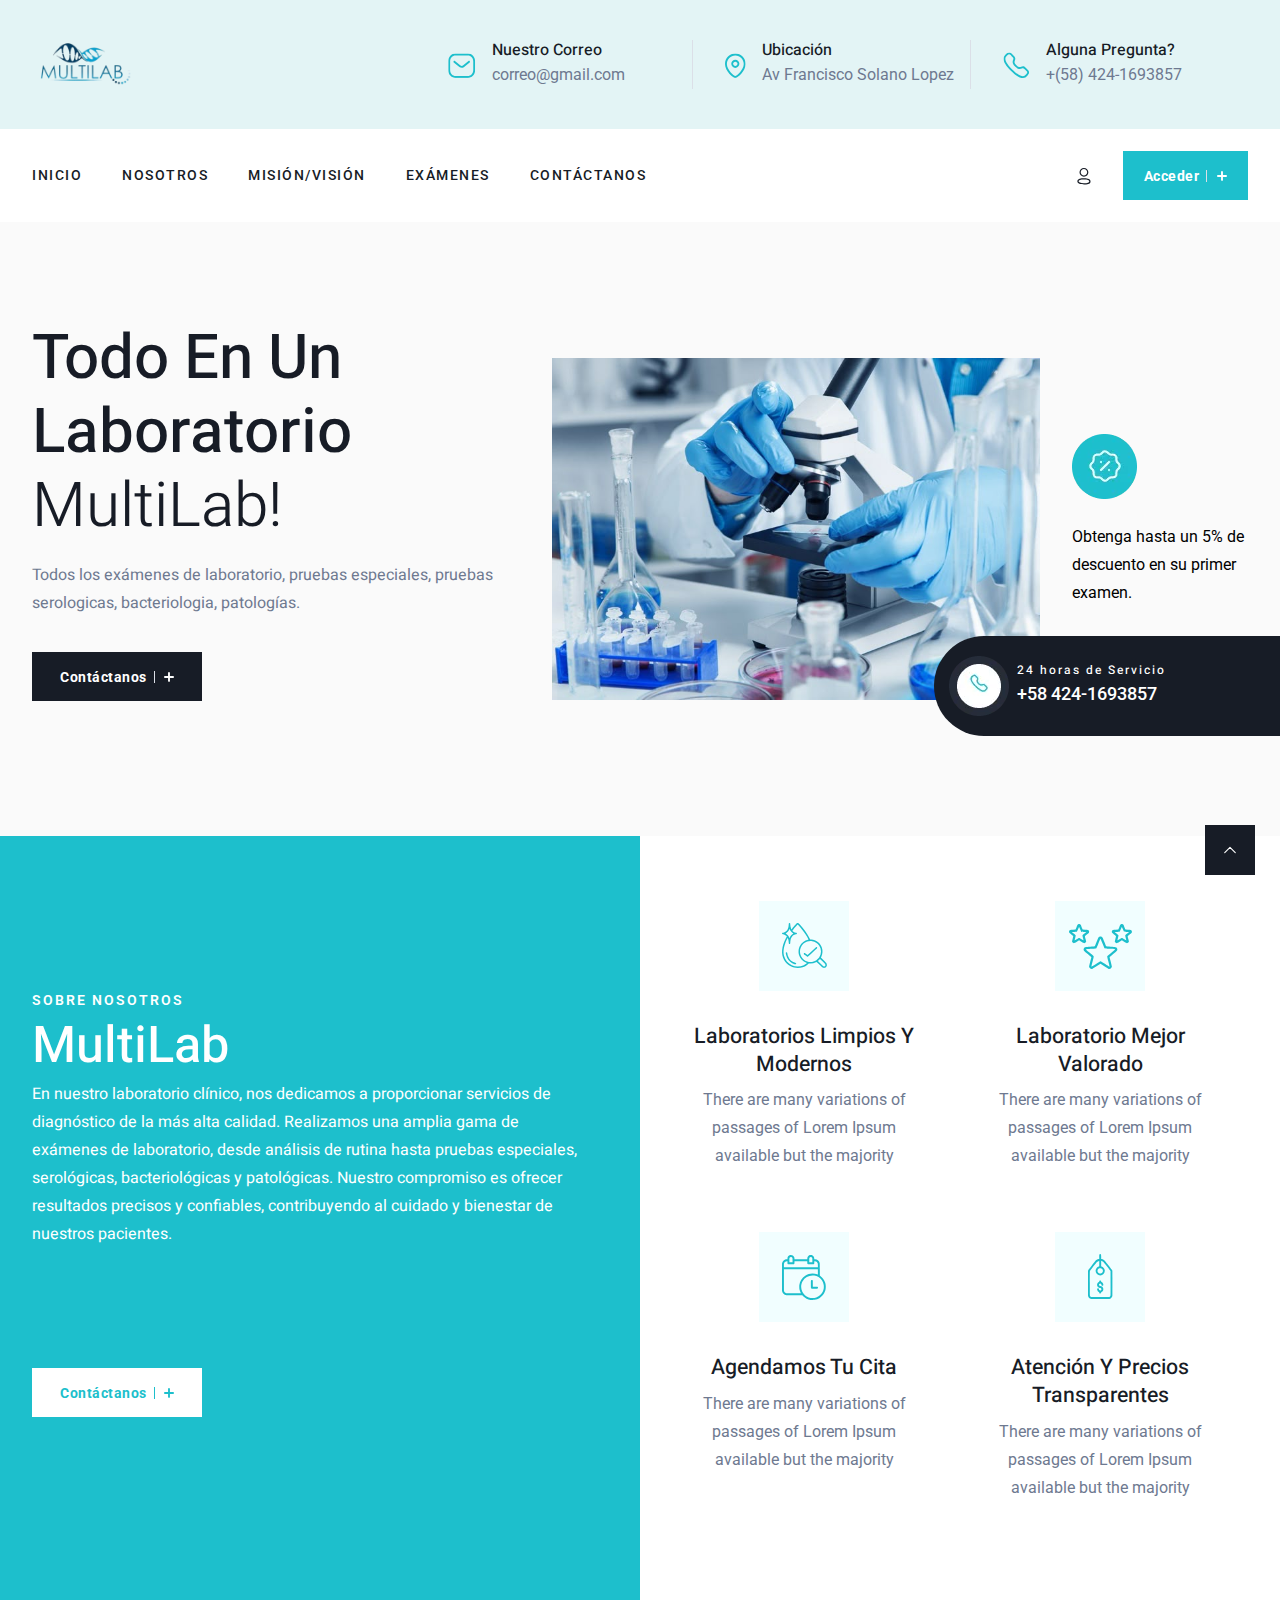
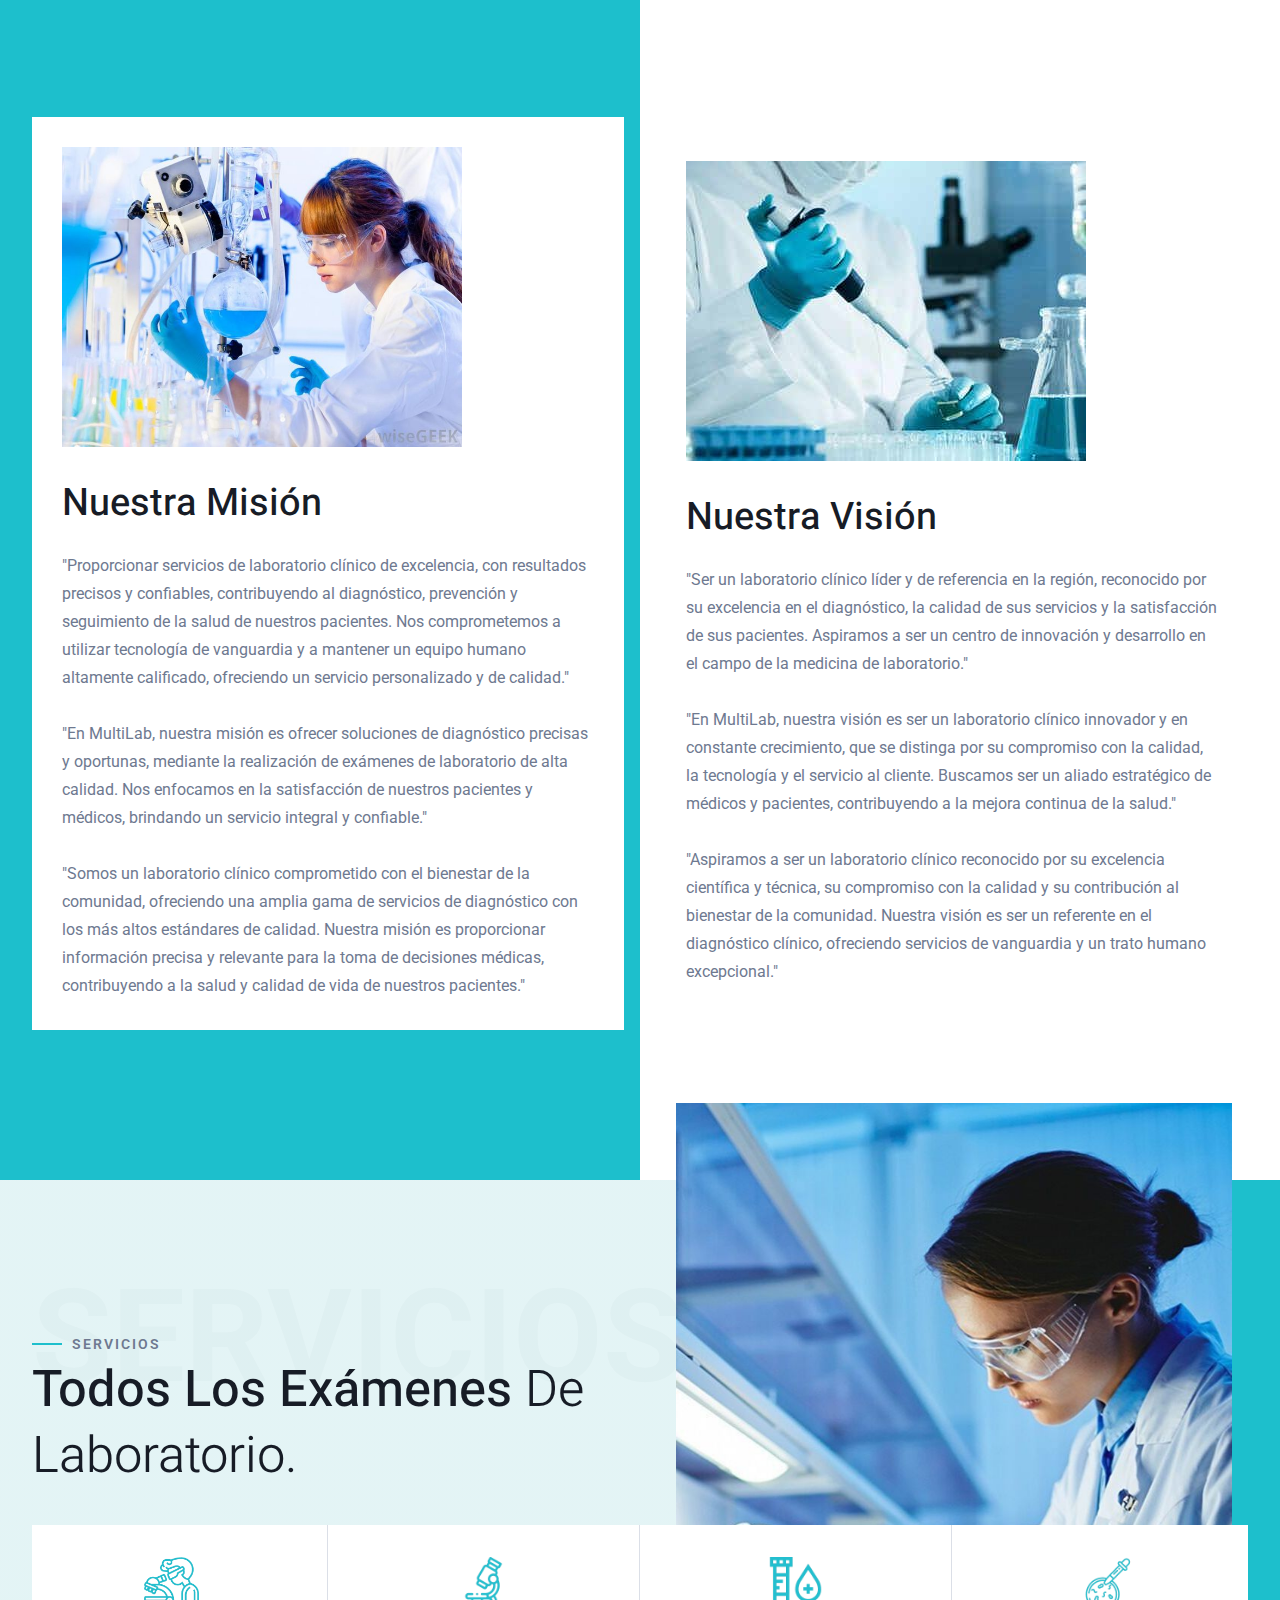
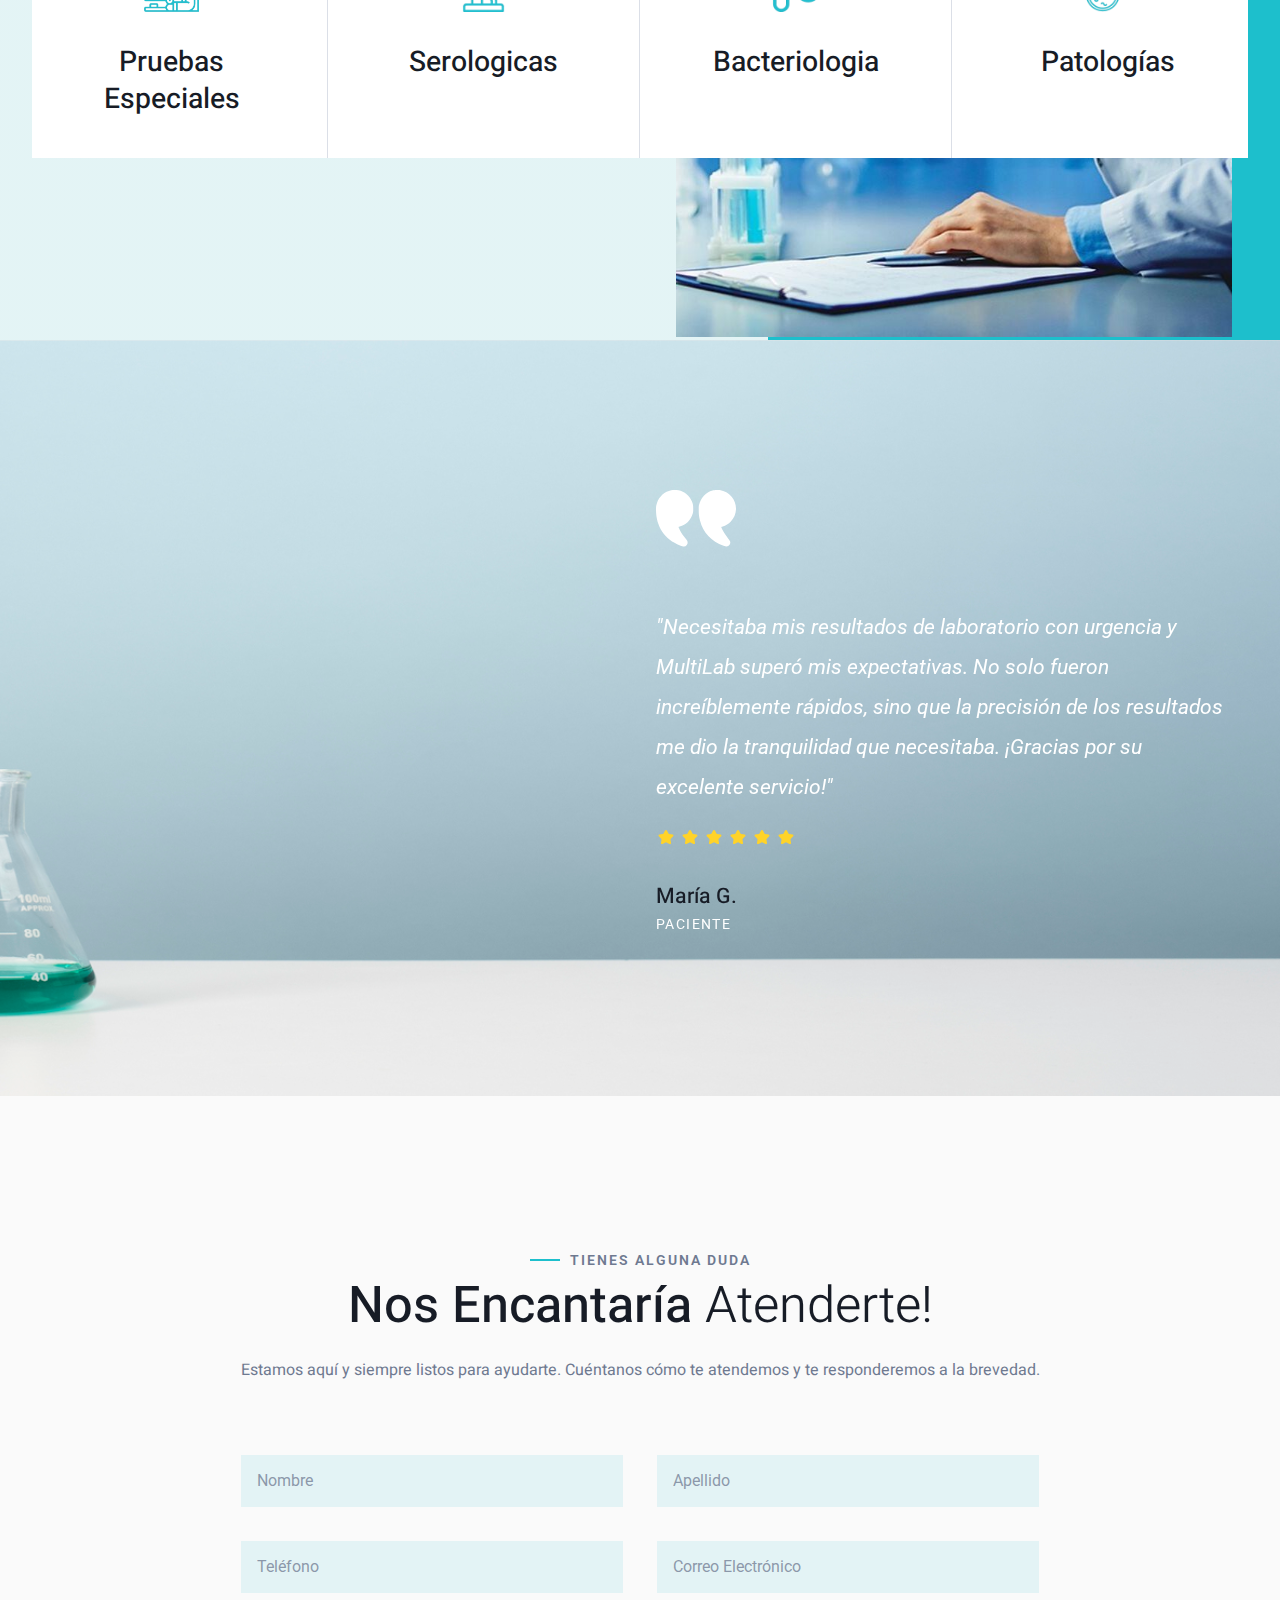
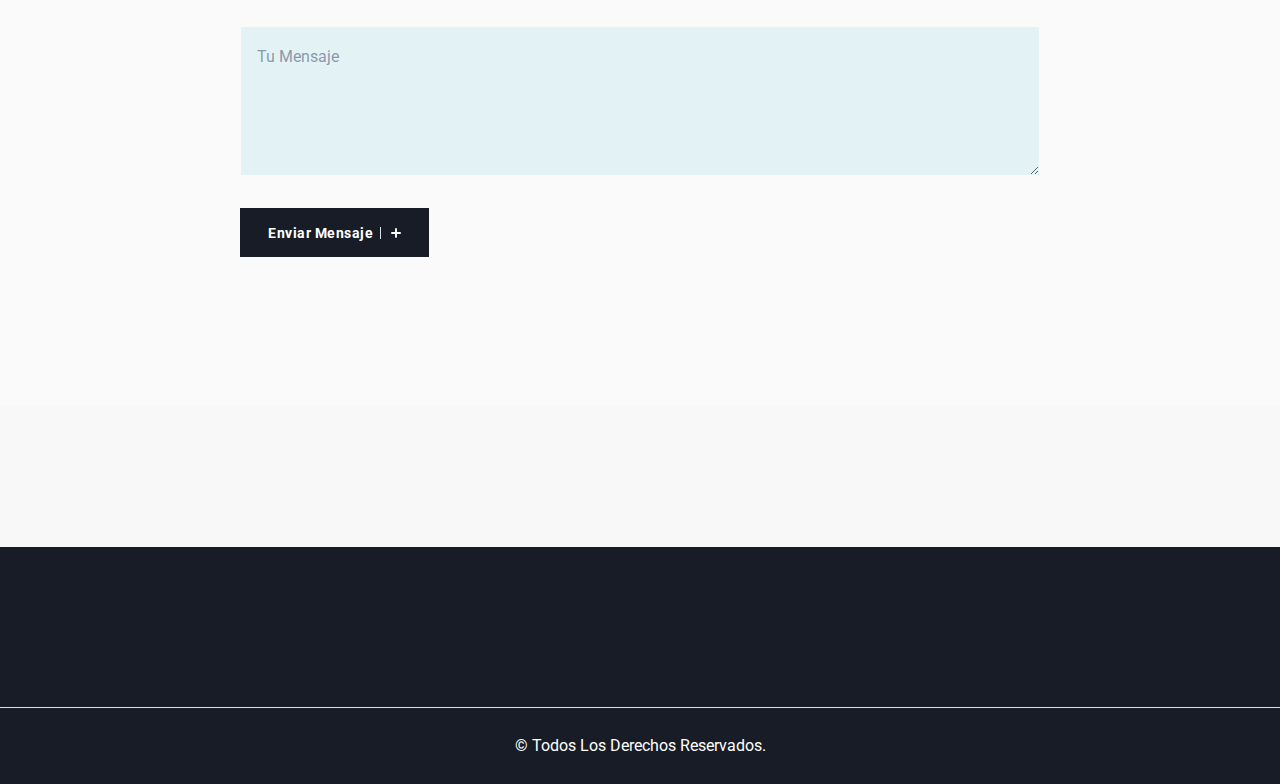
==== commit f3398482: "index" ====
--- a/index.html
+++ b/index.html
@@ -44,6 +44,12 @@
       <link href="https://fonts.googleapis.com/css2?family=Heebo:wght@300;400;500;600;700&family=Roboto:ital,wght@0,100;0,300;0,400;0,500;0,700;1,300;1,400;1,500&display=swap" rel="stylesheet">      
       
       <meta name="page_colors" content='[{&quot;var&quot;:&quot;--bs-primary&quot;,&quot;value&quot;:&quot;#1dbfcc&quot;},{&quot;var&quot;:&quot;--bs-primary-bg-subtle&quot;,&quot;value&quot;:&quot;#e3f4f5&quot;},{&quot;var&quot;:&quot;--bs-primary-rgb&quot;,&quot;value&quot;:&quot;29, 191, 204&quot;},{&quot;var&quot;:&quot;--bs-primary-shade-20&quot;,&quot;value&quot;:&quot;#10949f&quot;},{&quot;var&quot;:&quot;--bs-secondary&quot;,&quot;value&quot;:&quot;#171c26&quot;},{&quot;var&quot;:&quot;--bs-secondary-rgb&quot;,&quot;value&quot;:&quot;23, 28, 38&quot;}]'>
+      <style>
+         .cont_center{
+            display: grid;
+            text-align: center;
+         }
+     </style>
   </head>
 
   <body class=" body-bg landing-pages">
@@ -128,7 +134,10 @@
                               </div>
                               <a href="./index.html" class="navbar-brand m-0 d-xl-none">
                                   <!--Logo start-->
-                                  <svg width="30" height="31" viewBox="0 0 30 31" fill="none" xmlns="http://www.w3.org/2000/svg">
+                                 <span class="logo-normal">
+                                               <img src="./assets/images/logo/logo.png" alt="logo" class="img-fluid" loading="lazy">
+                                            </span>
+                                  <!--<svg width="30" height="31" viewBox="0 0 30 31" fill="none" xmlns="http://www.w3.org/2000/svg">
                                       <g>
                                           <path class="text-secondary"
                                               d="M21.7 6.7499C21.7 5.0798 21.7 3.4097 21.7 1.7396C21.7 1.0769 21.2509 0.5 20.5882 0.5H9.78822C9.12552 0.5 8.50002 1.0769 8.50002 1.7396V8.9H1.63453C0.971826 8.9 0.400024 9.4427 0.400024 10.1054V20.9054C0.400024 21.5681 0.971826 22.1 1.63453 22.1C3.42313 22.0832 5.21172 22.0667 7.00002 22.0499C6.93732 21.1829 6.62923 15.6008 10.9627 11.1077C15.274 6.6374 20.8264 6.722 21.7 6.7499Z"
@@ -140,7 +149,7 @@
                                               d="M8.83665 22.0491C8.82797 22.0486 8.81968 22.0482 8.81177 22.0478C8.81177 22.0478 8.81933 22.0361 8.83412 22.0136C8.7745 21.1484 8.5664 16.0579 12.591 12.2322C16.0804 8.91496 20.3292 8.85159 21.5037 8.8915C21.5613 8.8872 21.6181 8.8851 21.6743 8.88526C21.6746 8.88961 21.6749 8.89413 21.6753 8.89882C21.6839 8.89927 21.6922 8.8997 21.7002 8.90012C21.7002 8.90012 21.6926 8.91175 21.6778 8.9343C21.7374 9.79948 21.9455 14.89 17.921 18.7157C14.4317 22.0328 10.183 22.0963 9.00833 22.0564C8.95072 22.0607 8.89382 22.0628 8.83766 22.0626C8.83733 22.0583 8.83699 22.0538 8.83665 22.0491Z"
                                               fill="currentColor" />
                                       </g>
-                                  </svg>
+                                  </svg>-->
                                   <!--logo End-->
                                   <h4 class="logo-title ms-1"></h4>
                               </a>
@@ -150,7 +159,7 @@
                                      <div class="offcanvas-header px-0">
                                          <a href="./index.html" class="navbar-brand m-0">
                                             <span class="logo-normal">
-                                               <img src="./assets/images/logo/logo-skyblue.png" alt="logo" class="img-fluid" loading="lazy">
+                                               <img src="./assets/images/logo/logo.png" alt="logo" class="img-fluid" loading="lazy">
                                             </span>
                                          </a>
                                         <button class="btn-close float-end px-3"></button>
@@ -335,7 +344,7 @@
                </div>
                <div class="col-lg-6 section-padding py-lg-0 pt-0">
                   <div class="row iconbox-border-hover gx-0">
-                     <div class="col-sm-6">
+                     <div class="col-sm-6 cont_center">
                         <div class="iq-icon-box iconbox-border position-relative bg-white">
                            <div class="iq-img-area pulse-shrink-on-hover">
                               <img src="./assets/images/./Dentist-Page/clean-icon.svg" alt="icon" class="img-fluid" loading="lazy">
@@ -344,8 +353,9 @@
                               <h5 class="icon-title text-capitalize mb-2">Laboratorios Limpios y Modernos</h5>
                               <p class="m-0">There are many variations of passages of Lorem Ipsum available but the majority</p>
                            </div>
-                        </div>               </div>
-                     <div class="col-sm-6 mt-sm-0 mt-5">
+                        </div>               
+                     </div>
+                     <div class="col-sm-6 mt-sm-0 mt-5 cont_center">
                         <div class="iq-icon-box iconbox-border position-relative bg-white">
                            <div class="iq-img-area pulse-shrink-on-hover">
                               <img src="./assets/images/./Dentist-Page/Highest-rated-dentistry.svg" alt="icon" class="img-fluid" loading="lazy">
@@ -357,7 +367,7 @@
                         </div>               </div>
                   </div>
                   <div class="row iconbox-border-hover gx-0 mt-lg-0 mt-5">
-                     <div class="col-sm-6">
+                     <div class="col-sm-6 cont_center">
                         <div class="iq-icon-box iconbox-border position-relative bg-white">
                            <div class="iq-img-area pulse-shrink-on-hover">
                               <img src="./assets/images/./Dentist-Page/care-schedule.svg" alt="icon" class="img-fluid" loading="lazy">
@@ -367,7 +377,7 @@
                               <p class="m-0">There are many variations of passages of Lorem Ipsum available but the majority</p>
                            </div>
                         </div>               </div>
-                     <div class="col-sm-6 mt-sm-0 mt-5">
+                     <div class="col-sm-6 mt-sm-0 mt-5 cont_center">
                         <div class="iq-icon-box iconbox-border position-relative bg-white">
                            <div class="iq-img-area pulse-shrink-on-hover">
                               <img src="./assets/images/./Dentist-Page/pricing.svg" alt="icon" class="img-fluid" loading="lazy">
@@ -440,7 +450,7 @@
             <div class="card">
                <div class="card-body p-0">
                   <div class="row">
-                     <div class="col-lg-3 col-md-6 iq-box-right-border">
+                     <div class="col-lg-3 col-md-6 iq-box-right-border cont_center">
                         <div class="no-img-bg box-padding p-0 p-lg-5 p-md-5">
                              <div class="iq-icon-box transprent iconbox-has-border">
                                  <div class="iq-img-area pulse-shrink-on-hover d-inline-block">
@@ -457,7 +467,7 @@
                              </div>
                         </div>
                      </div>
-                     <div class="col-lg-3 col-md-6 iq-box-right-border">
+                     <div class="col-lg-3 col-md-6 iq-box-right-border cont_center">
                         <div class="no-img-bg box-padding p-0 p-lg-5 p-md-5">
                              <div class="iq-icon-box transprent iconbox-has-border">
                                  <div class="iq-img-area pulse-shrink-on-hover d-inline-block">
@@ -474,7 +484,7 @@
                              </div>
                         </div>
                      </div>
-                     <div class="col-lg-3 col-md-12 iq-box-right-border">
+                     <div class="col-lg-3 col-md-12 iq-box-right-border cont_center">
                         <div class="no-img-bg box-padding p-0 p-lg-5 p-md-5">
                              <div class="iq-icon-box transprent">
                                  <div class="iq-img-area pulse-shrink-on-hover d-inline-block">
@@ -491,7 +501,7 @@
                              </div>
                         </div>
                      </div>
-                     <div class="col-lg-3 col-md-12">
+                     <div class="col-lg-3 col-md-12 cont_center">
                         <div class="no-img-bg box-padding p-0 p-lg-5 p-md-5">
                              <div class="iq-icon-box transprent">
                                  <div class="iq-img-area pulse-shrink-on-hover d-inline-block">
